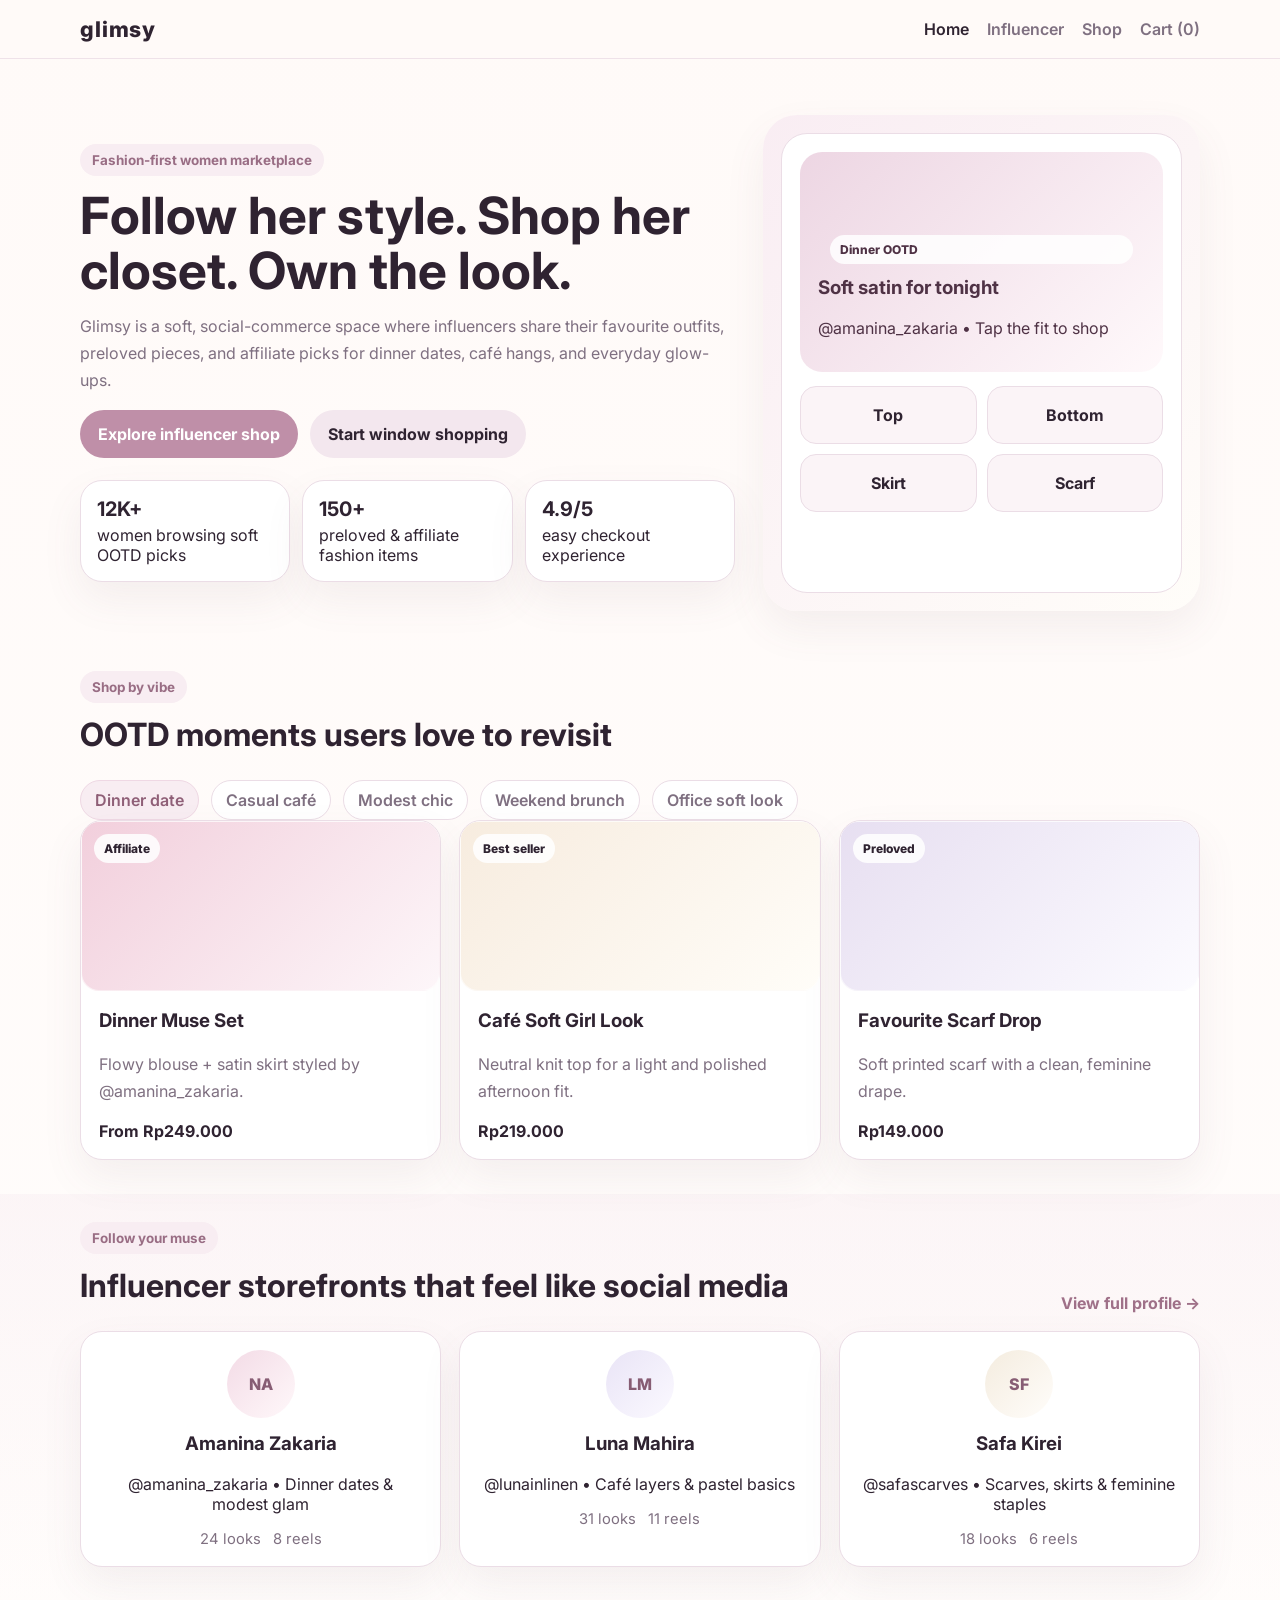
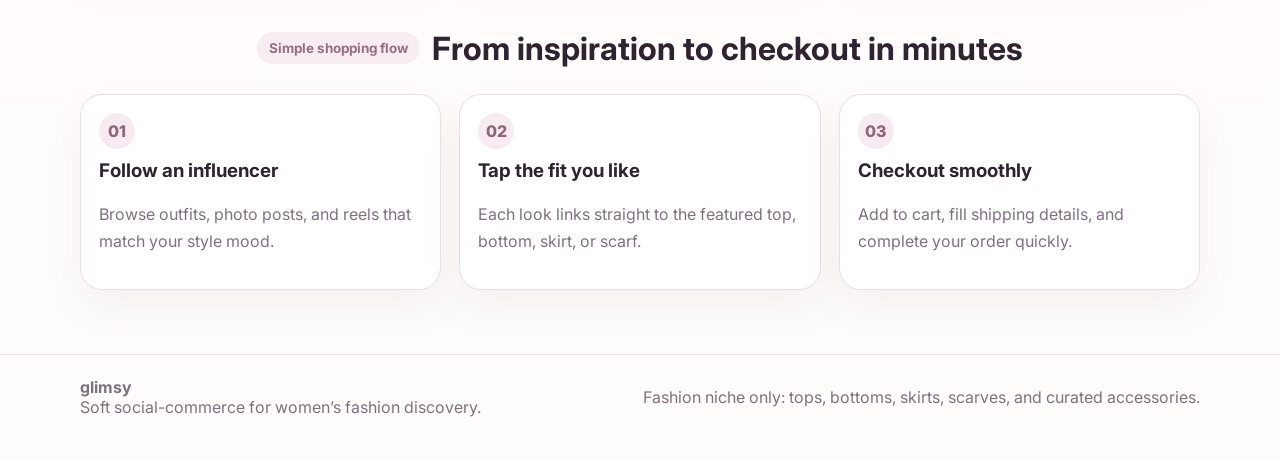
==== index.html @ c7104695 "Initial commit — Glimsy influencer fashion marketplace" ====
<!DOCTYPE html>
<html lang="en">
  <head>
    <meta charset="UTF-8" />
    <meta name="viewport" content="width=device-width, initial-scale=1.0" />
    <title>Glimsy | Influencer Fashion Marketplace</title>
    <link rel="preconnect" href="https://fonts.googleapis.com" />
    <link rel="preconnect" href="https://fonts.gstatic.com" crossorigin />
    <link
      href="https://fonts.googleapis.com/css2?family=Inter:wght@400;500;600;700;800&display=swap"
      rel="stylesheet"
    />
    <link rel="stylesheet" href="styles.css" />
  </head>
  <body data-page="home">
    <header class="site-header">
      <div class="container nav-wrap">
        <a class="brand" href="index.html">glimsy</a>
        <nav class="nav-links">
          <a href="index.html" class="active">Home</a>
          <a href="influencers.html">Influencer</a>
          <a href="shop.html">Shop</a>
          <a href="cart.html">Cart (<span data-cart-count>0</span>)</a>
        </nav>
      </div>
    </header>

    <main>
      <section class="hero-section">
        <div class="container hero-grid">
          <div>
            <span class="eyebrow">Fashion-first women marketplace</span>
            <h1>Follow her style. Shop her closet. Own the look.</h1>
            <p class="lead">
              Glimsy is a soft, social-commerce space where influencers share their
              favourite outfits, preloved pieces, and affiliate picks for dinner dates,
              café hangs, and everyday glow-ups.
            </p>
            <div class="cta-row">
              <a class="btn btn-primary" href="influencers.html">Explore influencer shop</a>
              <a class="btn btn-secondary" href="product.html?id=dinner-date-blouse">Start window shopping</a>
            </div>
            <div class="stats-row">
              <div class="stat-card">
                <strong>12K+</strong>
                <span>women browsing soft OOTD picks</span>
              </div>
              <div class="stat-card">
                <strong>150+</strong>
                <span>preloved & affiliate fashion items</span>
              </div>
              <div class="stat-card">
                <strong>4.9/5</strong>
                <span>easy checkout experience</span>
              </div>
            </div>
          </div>

          <div class="phone-mockup">
            <div class="phone-screen">
              <div class="mini-story-card blush-gradient">
                <span class="badge">Dinner OOTD</span>
                <h3>Soft satin for tonight</h3>
                <p>@amanina_zakaria • Tap the fit to shop</p>
              </div>
              <div class="mini-grid">
                <div class="mini-tile">Top</div>
                <div class="mini-tile">Bottom</div>
                <div class="mini-tile">Skirt</div>
                <div class="mini-tile">Scarf</div>
              </div>
            </div>
          </div>
        </div>
      </section>

      <section class="section-block">
        <div class="container">
          <div class="section-heading">
            <div>
              <span class="eyebrow">Shop by vibe</span>
              <h2>OOTD moments users love to revisit</h2>
            </div>
          </div>
          <div class="chip-row">
            <span class="chip active">Dinner date</span>
            <span class="chip">Casual café</span>
            <span class="chip">Modest chic</span>
            <span class="chip">Weekend brunch</span>
            <span class="chip">Office soft look</span>
          </div>

          <div class="card-grid three-col">
            <a class="feed-card" href="product.html?id=dinner-date-blouse">
              <div class="visual rose-gradient">
                <span class="badge">Affiliate</span>
              </div>
              <div class="card-copy">
                <h3>Dinner Muse Set</h3>
                <p>Flowy blouse + satin skirt styled by @amanina_zakaria.</p>
                <strong>From Rp249.000</strong>
              </div>
            </a>
            <a class="feed-card" href="product.html?id=cafe-knit-top">
              <div class="visual cream-gradient">
                <span class="badge">Best seller</span>
              </div>
              <div class="card-copy">
                <h3>Café Soft Girl Look</h3>
                <p>Neutral knit top for a light and polished afternoon fit.</p>
                <strong>Rp219.000</strong>
              </div>
            </a>
            <a class="feed-card" href="product.html?id=printed-hijab-scarf">
              <div class="visual mauve-gradient">
                <span class="badge">Preloved</span>
              </div>
              <div class="card-copy">
                <h3>Favourite Scarf Drop</h3>
                <p>Soft printed scarf with a clean, feminine drape.</p>
                <strong>Rp149.000</strong>
              </div>
            </a>
          </div>
        </div>
      </section>

      <section class="section-block tinted-section">
        <div class="container">
          <div class="section-heading">
            <div>
              <span class="eyebrow">Follow your muse</span>
              <h2>Influencer storefronts that feel like social media</h2>
            </div>
            <a class="text-link" href="influencers.html">View full profile &rarr;</a>
          </div>

          <div class="card-grid three-col">
            <article class="creator-card">
              <div class="creator-avatar">NA</div>
              <h3>Amanina Zakaria</h3>
              <p>@amanina_zakaria • Dinner dates & modest glam</p>
              <div class="meta-row"><span>24 looks</span><span>8 reels</span></div>
            </article>
            <article class="creator-card">
              <div class="creator-avatar alt">LM</div>
              <h3>Luna Mahira</h3>
              <p>@lunainlinen • Café layers & pastel basics</p>
              <div class="meta-row"><span>31 looks</span><span>11 reels</span></div>
            </article>
            <article class="creator-card">
              <div class="creator-avatar soft">SF</div>
              <h3>Safa Kirei</h3>
              <p>@safascarves • Scarves, skirts & feminine staples</p>
              <div class="meta-row"><span>18 looks</span><span>6 reels</span></div>
            </article>
          </div>
        </div>
      </section>

      <section class="section-block">
        <div class="container">
          <div class="section-heading centered">
            <span class="eyebrow">Simple shopping flow</span>
            <h2>From inspiration to checkout in minutes</h2>
          </div>
          <div class="steps-grid">
            <article class="step-card">
              <span>01</span>
              <h3>Follow an influencer</h3>
              <p>Browse outfits, photo posts, and reels that match your style mood.</p>
            </article>
            <article class="step-card">
              <span>02</span>
              <h3>Tap the fit you like</h3>
              <p>Each look links straight to the featured top, bottom, skirt, or scarf.</p>
            </article>
            <article class="step-card">
              <span>03</span>
              <h3>Checkout smoothly</h3>
              <p>Add to cart, fill shipping details, and complete your order quickly.</p>
            </article>
          </div>
        </div>
      </section>
    </main>

    <footer class="site-footer">
      <div class="container footer-wrap">
        <div>
          <strong>glimsy</strong>
          <p>Soft social-commerce for women’s fashion discovery.</p>
        </div>
        <p>Fashion niche only: tops, bottoms, skirts, scarves, and curated accessories.</p>
      </div>
    </footer>

    <script src="script.js"></script>
  </body>
</html>
---- styles.css ----
:root {
  --bg: #fffaf8;
  --card: #ffffff;
  --text: #2f2331;
  --muted: #7f7081;
  --line: #ebdde6;
  --primary: #bf8fa8;
  --primary-dark: #9f7088;
  --secondary: #f3e7ee;
  --shadow: 0 18px 40px rgba(113, 86, 104, 0.08);
  --radius: 22px;
}

* {
  box-sizing: border-box;
}

html {
  scroll-behavior: smooth;
}

body {
  margin: 0;
  font-family: "Inter", sans-serif;
  background: linear-gradient(180deg, #fffaf8 0%, #fffdfc 100%);
  color: var(--text);
}

a {
  color: inherit;
  text-decoration: none;
}

img {
  max-width: 100%;
}

.container {
  width: min(1120px, calc(100% - 32px));
  margin: 0 auto;
}

.site-header {
  position: sticky;
  top: 0;
  z-index: 20;
  backdrop-filter: blur(14px);
  background: rgba(255, 250, 248, 0.9);
  border-bottom: 1px solid rgba(235, 221, 230, 0.8);
}

/* ─── Signup Discount Bar ───────────────────────────────────────────────── */
.signup-bar {
  background: linear-gradient(90deg, #2d1b2e 0%, #4a2040 50%, #2d1b2e 100%);
  color: white;
  position: relative;
  z-index: 30;
  overflow: hidden;
}

.signup-bar::before {
  content: '';
  position: absolute;
  inset: 0;
  background: repeating-linear-gradient(
    90deg,
    rgba(255,255,255,0.03) 0px,
    rgba(255,255,255,0.03) 1px,
    transparent 1px,
    transparent 60px
  );
  pointer-events: none;
}

.signup-bar-inner {
  display: flex;
  align-items: center;
  justify-content: center;
  gap: 20px;
  padding: 12px 52px 12px 20px;
  max-width: 1100px;
  margin: 0 auto;
  flex-wrap: wrap;
  position: relative;
}

.signup-bar-text {
  display: flex;
  align-items: center;
  gap: 10px;
  font-size: 0.88rem;
  white-space: nowrap;
  flex-shrink: 0;
}

.signup-bar-tag {
  background: rgba(255,255,255,0.15);
  border: 1px solid rgba(255,255,255,0.3);
  padding: 3px 10px;
  border-radius: 999px;
  font-size: 0.72rem;
  font-weight: 700;
  letter-spacing: 0.08em;
  text-transform: uppercase;
  white-space: nowrap;
}

.signup-bar-form {
  display: flex;
  gap: 8px;
  flex-shrink: 0;
}

.signup-bar-input {
  padding: 9px 16px;
  border-radius: 999px;
  border: 1.5px solid rgba(255,255,255,0.3);
  background: rgba(255,255,255,0.1);
  color: white;
  font-size: 0.84rem;
  font-family: inherit;
  width: 210px;
  outline: none;
  transition: border-color 0.2s, background 0.2s;
}

.signup-bar-input::placeholder {
  color: rgba(255,255,255,0.5);
}

.signup-bar-input:focus {
  border-color: rgba(255,255,255,0.65);
  background: rgba(255,255,255,0.16);
}

.signup-bar-btn {
  padding: 9px 20px;
  border-radius: 999px;
  border: none;
  background: white;
  color: #2d1b2e;
  font-size: 0.84rem;
  font-weight: 800;
  cursor: pointer;
  font-family: inherit;
  white-space: nowrap;
  transition: background 0.2s, transform 0.15s;
}

.signup-bar-btn:hover {
  background: #f8edf2;
  transform: scale(1.03);
}

.signup-bar-close {
  position: absolute;
  right: 14px;
  top: 50%;
  transform: translateY(-50%);
  background: none;
  border: none;
  color: rgba(255,255,255,0.6);
  font-size: 1.4rem;
  cursor: pointer;
  line-height: 1;
  padding: 4px;
  transition: color 0.2s;
  font-family: inherit;
}

.signup-bar-close:hover {
  color: white;
}

.signup-bar-success {
  display: none;
  align-items: center;
  justify-content: center;
  gap: 16px;
  padding: 12px 52px 12px 20px;
  max-width: 1100px;
  margin: 0 auto;
  font-size: 0.9rem;
  position: relative;
}

.signup-bar-success strong {
  background: rgba(255,255,255,0.18);
  padding: 2px 10px;
  border-radius: 6px;
  letter-spacing: 0.04em;
}

.signup-bar.dismissed {
  display: none;
}

.signup-bar.show-success .signup-bar-inner {
  display: none;
}

.signup-bar.show-success .signup-bar-success {
  display: flex;
}

@media (max-width: 640px) {
  .signup-bar-text { font-size: 0.8rem; }
  .signup-bar-input { width: 150px; font-size: 0.8rem; }
  .signup-bar-btn { font-size: 0.78rem; padding: 8px 14px; }
}

.nav-wrap {
  display: flex;
  justify-content: space-between;
  align-items: center;
  padding: 16px 0;
  gap: 16px;
}

.brand {
  font-size: 1.35rem;
  font-weight: 800;
  letter-spacing: 0.04em;
  text-transform: lowercase;
}

.nav-links {
  display: flex;
  gap: 18px;
  flex-wrap: wrap;
  align-items: center;
}

.nav-links a {
  color: var(--muted);
  font-weight: 600;
}

.nav-links a.active,
.nav-links a:hover {
  color: var(--text);
}

.hero-section {
  padding: 56px 0 32px;
}

.hero-grid,
.two-column-layout,
.product-layout {
  display: grid;
  gap: 28px;
}

.hero-grid {
  grid-template-columns: 1.2fr 0.8fr;
  align-items: center;
}

h1,
h2,
h3,
p {
  margin-top: 0;
}

h1 {
  font-size: clamp(2.3rem, 4vw, 3.6rem);
  line-height: 1.08;
  margin-bottom: 14px;
}

h2 {
  font-size: clamp(1.6rem, 2.5vw, 2.2rem);
  margin-bottom: 8px;
}

.lead,
.product-copy,
.profile-bio,
.card-copy p,
.step-card p,
.reel-card p,
.subtle-note,
.thank-you-card p {
  color: var(--muted);
  line-height: 1.7;
}

.eyebrow {
  display: inline-flex;
  align-items: center;
  gap: 8px;
  padding: 8px 12px;
  border-radius: 999px;
  background: #f8edf2;
  color: #996d84;
  font-size: 0.84rem;
  font-weight: 700;
  margin-bottom: 12px;
}

.cta-row,
.stats-row,
.chip-row,
.meta-row,
.footer-wrap,
.thumb-row,
.size-row,
.tab-row {
  display: flex;
  flex-wrap: wrap;
  gap: 12px;
}

.cta-row.center {
  justify-content: center;
}

.btn {
  border: 0;
  border-radius: 999px;
  padding: 14px 18px;
  font-weight: 700;
  cursor: pointer;
  transition: 0.2s ease;
  display: inline-flex;
  align-items: center;
  justify-content: center;
}

.btn:hover {
  transform: translateY(-1px);
}

.btn-primary {
  background: var(--primary);
  color: white;
}

.btn-primary:hover {
  background: var(--primary-dark);
}

.btn-secondary {
  background: var(--secondary);
  color: var(--text);
}

.full-width {
  width: 100%;
}

.stat-card,
.feed-card,
.creator-card,
.step-card,
.panel-card,
.reel-card,
.thank-you-card,
.note-box {
  background: var(--card);
  border: 1px solid var(--line);
  border-radius: var(--radius);
  box-shadow: var(--shadow);
}

.stats-row {
  margin-top: 22px;
}

.stat-card {
  flex: 1 1 160px;
  padding: 16px;
}

.stat-card strong {
  display: block;
  font-size: 1.25rem;
  margin-bottom: 4px;
}

.phone-mockup {
  background: linear-gradient(135deg, #f9edf3, #fffdf9);
  border-radius: 34px;
  padding: 18px;
  box-shadow: var(--shadow);
}

.phone-screen {
  min-height: 460px;
  border-radius: 26px;
  background: #fff;
  padding: 18px;
  border: 1px solid var(--line);
}

.mini-story-card {
  min-height: 220px;
  border-radius: 22px;
  padding: 18px;
  display: flex;
  flex-direction: column;
  justify-content: flex-end;
  color: #4f3245;
}

.mini-grid {
  display: grid;
  grid-template-columns: repeat(2, 1fr);
  gap: 10px;
  margin-top: 14px;
}

.mini-tile {
  background: #fbf4f7;
  border-radius: 16px;
  padding: 18px 12px;
  text-align: center;
  border: 1px solid var(--line);
  font-weight: 700;
}

.section-block {
  padding: 28px 0 34px;
}

.section-block.compact {
  padding-top: 20px;
}

.section-heading {
  display: flex;
  justify-content: space-between;
  align-items: end;
  gap: 12px;
  margin-bottom: 18px;
}

.section-heading.centered {
  justify-content: center;
  text-align: center;
}

.text-link {
  color: var(--primary-dark);
  font-weight: 700;
}

.chip,
.tab,
.size-pill {
  padding: 9px 14px;
  border-radius: 999px;
  border: 1px solid var(--line);
  background: #fff;
  color: var(--muted);
  font-weight: 600;
}

.chip.active,
.tab.active,
.size-pill.active {
  background: #f8edf2;
  color: #8f5f77;
  border-color: #efd8e4;
}

.card-grid {
  display: grid;
  gap: 18px;
}

.card-grid.three-col,
.reels-grid,
.steps-grid {
  grid-template-columns: repeat(3, minmax(0, 1fr));
}

.feed-card,
.look-card {
  overflow: hidden;
}

.visual,
.product-visual,
.reel-thumb,
.thumb-card {
  border-radius: 18px;
  min-height: 170px;
  position: relative;
}

.visual,
.product-visual,
.reel-thumb,
.thumb-card {
  border: 1px solid rgba(255, 255, 255, 0.6);
}

/* Portrait 9:16 card — used for look cards, Instagram grid, video thumbs */
.portrait-card {
  aspect-ratio: 9 / 16;
  min-height: unset !important;
  display: flex;
  flex-direction: column;
  justify-content: space-between;
  padding: 12px;
  overflow: hidden;
  position: relative;
}

/* Full-bleed photo inside a portrait card */
.card-photo {
  position: absolute;
  inset: 0;
  width: 100%;
  height: 100%;
  object-fit: cover;
  object-position: center top;
  border-radius: inherit;
  display: block;
  z-index: 0;
  max-width: unset;
}

/* Soft vignette overlay so text stays readable on photos */
.visual.portrait-card::after,
.video-thumb.portrait-card::after,
.ig-card::after {
  content: '';
  position: absolute;
  inset: 0;
  background: linear-gradient(
    180deg,
    rgba(0,0,0,0.14) 0%,
    transparent 30%,
    transparent 55%,
    rgba(0,0,0,0.32) 100%
  );
  border-radius: inherit;
  pointer-events: none;
  z-index: 1;
}

/* Badges and labels always above photo + overlay */
.portrait-card .badge,
.portrait-card .look-label,
.portrait-card .play-icon,
.portrait-card .video-duration,
.ig-card .badge,
.ig-card .ig-meta,
.ig-card .ig-product-strip {
  position: relative;
  z-index: 2;
}

.look-label {
  display: inline-flex;
  align-self: flex-start;
  padding: 5px 10px;
  border-radius: 999px;
  background: rgba(255, 255, 255, 0.86);
  font-size: 0.75rem;
  font-weight: 800;
  color: var(--text);
}

/* Instagram grid — 3 portrait columns */
.ig-grid {
  display: grid;
  grid-template-columns: repeat(3, minmax(0, 1fr));
  gap: 10px;
}

.ig-card {
  aspect-ratio: 1 / 1;
  border-radius: 18px;
  display: flex;
  flex-direction: column;
  justify-content: space-between;
  padding: 10px;
  overflow: hidden;
  cursor: pointer;
  position: relative;
  transition: transform 0.2s ease, box-shadow 0.2s ease;
  text-decoration: none;
}

.ig-card:hover {
  transform: translateY(-3px);
  box-shadow: 0 22px 44px rgba(113, 86, 104, 0.14);
}

.ig-card:hover .ig-product-strip {
  opacity: 1;
  transform: translateY(0);
}

.ig-badge {
  align-self: flex-start;
}

/* Stronger gradient for the product strip readability */
.ig-card::after {
  background: linear-gradient(
    180deg,
    rgba(0,0,0,0.18) 0%,
    transparent 28%,
    transparent 42%,
    rgba(0,0,0,0.68) 100%
  ) !important;
}

.ig-product-strip {
  display: flex;
  align-items: flex-end;
  justify-content: space-between;
  gap: 8px;
  opacity: 0;
  transform: translateY(6px);
  transition: opacity 0.25s ease, transform 0.25s ease;
}

/* Always show strip on touch devices */
@media (hover: none) {
  .ig-product-strip {
    opacity: 1;
    transform: none;
  }
}

.ig-product-info {
  display: flex;
  flex-direction: column;
  gap: 2px;
  min-width: 0;
}

.ig-product-name {
  font-size: 0.8rem;
  font-weight: 700;
  color: white;
  text-shadow: 0 1px 6px rgba(0,0,0,0.5);
  white-space: nowrap;
  overflow: hidden;
  text-overflow: ellipsis;
  max-width: 120px;
  display: block;
}

.ig-product-price {
  font-size: 0.76rem;
  font-weight: 800;
  color: rgba(255,255,255,0.92);
  text-shadow: 0 1px 4px rgba(0,0,0,0.4);
}

.ig-shop-pill {
  flex-shrink: 0;
  background: white;
  color: var(--text);
  font-size: 0.7rem;
  font-weight: 800;
  padding: 5px 11px;
  border-radius: 999px;
  white-space: nowrap;
  box-shadow: 0 2px 8px rgba(0,0,0,0.18);
}

/* Look tabs — tab content visibility */
.tab-content-hidden {
  display: none !important;
}

/* Videos grid */
.videos-grid {
  display: grid;
  grid-template-columns: repeat(3, minmax(0, 1fr));
  gap: 18px;
}

.video-card {
  background: var(--card);
  border: 1px solid var(--line);
  border-radius: var(--radius);
  overflow: hidden;
  box-shadow: var(--shadow);
}

/* video-thumb is now an <a> tag — keep it block + no underline */
.video-thumb {
  display: flex;
  text-decoration: none;
  position: relative;
}

.video-duration {
  position: absolute;
  bottom: 12px;
  right: 12px;
  background: rgba(47, 35, 49, 0.7);
  color: white;
  font-size: 0.76rem;
  font-weight: 700;
  padding: 4px 9px;
  border-radius: 999px;
}

.card-copy,
.creator-card,
.step-card,
.panel-card,
.thank-you-card,
.reel-card {
  padding: 18px;
}

.badge {
  display: inline-flex;
  padding: 7px 10px;
  border-radius: 999px;
  background: rgba(255, 255, 255, 0.86);
  font-size: 0.75rem;
  font-weight: 800;
  margin: 12px;
}

.creator-card {
  text-align: center;
}

.creator-avatar {
  width: 68px;
  height: 68px;
  border-radius: 50%;
  margin: 0 auto 14px;
  display: grid;
  place-items: center;
  font-weight: 800;
  background: linear-gradient(135deg, #f3dbe6, #fff8fa);
  color: #875d74;
}

.creator-avatar.alt {
  background: linear-gradient(135deg, #e9e4f6, #fbf9ff);
}

.creator-avatar.soft {
  background: linear-gradient(135deg, #f4ecdf, #fffdfa);
}

.meta-row {
  justify-content: center;
  color: var(--muted);
  font-size: 0.92rem;
}

.tinted-section {
  background: linear-gradient(180deg, rgba(248, 237, 242, 0.45), rgba(255, 250, 248, 0));
}

.steps-grid {
  display: grid;
  gap: 18px;
}

.step-card span {
  display: inline-grid;
  width: 36px;
  height: 36px;
  place-items: center;
  border-radius: 50%;
  background: #f7ebf1;
  color: #91657c;
  font-weight: 800;
  margin-bottom: 10px;
}

.site-footer {
  border-top: 1px solid var(--line);
  margin-top: 30px;
}

.footer-wrap {
  justify-content: space-between;
  align-items: center;
  padding: 22px 0 28px;
  color: var(--muted);
}

.page-shell {
  padding: 28px 0 18px;
}

/* ─── Hero Banner Slider ───────────────────────────────────────────────── */
.hero-slider {
  position: relative;
  height: 440px;
  overflow: hidden;
  cursor: pointer;
  background: linear-gradient(135deg, #f8dfe9, #faf6ef);
}

.hero-slides {
  display: flex;
  height: 100%;
  transition: transform 0.6s cubic-bezier(0.4, 0, 0.2, 1);
  will-change: transform;
}

.hero-slide {
  min-width: 100%;
  height: 100%;
  position: relative;
  text-decoration: none;
  display: block;
  overflow: hidden;
}

.hero-slide-img {
  position: absolute;
  inset: 0;
  width: 100%;
  height: 100%;
  object-fit: cover;
  object-position: center 35%;
  max-width: unset;
  display: block;
  transition: transform 0.6s ease;
}

.hero-slide:hover .hero-slide-img {
  transform: scale(1.03);
}

.hero-slide-overlay {
  position: absolute;
  inset: 0;
  background: linear-gradient(
    to bottom,
    rgba(0,0,0,0.04) 0%,
    rgba(0,0,0,0.08) 35%,
    rgba(0,0,0,0.52) 80%,
    rgba(0,0,0,0.64) 100%
  );
}

.hero-slide-content {
  position: absolute;
  bottom: 0;
  left: 0;
  right: 0;
  padding: 32px 36px;
  z-index: 2;
}

.hero-slide-tag {
  display: inline-flex;
  background: rgba(255,255,255,0.2);
  backdrop-filter: blur(10px);
  border: 1px solid rgba(255,255,255,0.4);
  color: white;
  font-size: 0.75rem;
  font-weight: 700;
  padding: 5px 14px;
  border-radius: 999px;
  letter-spacing: 0.1em;
  text-transform: uppercase;
  margin-bottom: 11px;
}

.hero-slide-title {
  font-size: clamp(1.6rem, 3.5vw, 2.5rem);
  font-weight: 800;
  color: white;
  margin: 0 0 7px;
  text-shadow: 0 2px 14px rgba(0,0,0,0.3);
  line-height: 1.15;
}

.hero-slide-sub {
  font-size: 0.96rem;
  color: rgba(255,255,255,0.88);
  margin: 0 0 20px;
  text-shadow: 0 1px 6px rgba(0,0,0,0.25);
}

.hero-slide-btn {
  display: inline-flex;
  align-items: center;
  gap: 6px;
  background: white;
  color: var(--text);
  font-size: 0.88rem;
  font-weight: 700;
  padding: 11px 24px;
  border-radius: 999px;
  transition: background 0.2s, transform 0.2s;
  box-shadow: 0 4px 16px rgba(0,0,0,0.18);
}

.hero-slide:hover .hero-slide-btn {
  background: #f8edf2;
  transform: translateX(3px);
}

.hero-prev,
.hero-next {
  position: absolute;
  top: 50%;
  transform: translateY(-50%);
  width: 44px;
  height: 44px;
  border-radius: 50%;
  background: rgba(255,255,255,0.18);
  backdrop-filter: blur(10px);
  border: 1.5px solid rgba(255,255,255,0.45);
  color: white;
  font-size: 1.8rem;
  cursor: pointer;
  display: grid;
  place-items: center;
  z-index: 10;
  transition: background 0.2s, transform 0.2s;
  line-height: 1;
  padding: 0;
}

.hero-prev { left: 18px; }
.hero-next { right: 18px; }

.hero-prev:hover,
.hero-next:hover {
  background: rgba(255,255,255,0.35);
  border-color: white;
}

.hero-prev:hover { transform: translateY(-50%) translateX(-2px); }
.hero-next:hover { transform: translateY(-50%) translateX(2px); }

.hero-dots {
  position: absolute;
  bottom: 20px;
  right: 30px;
  display: flex;
  gap: 7px;
  z-index: 10;
}

.hero-dot {
  width: 8px;
  height: 8px;
  border-radius: 50%;
  border: 1.5px solid rgba(255,255,255,0.65);
  background: rgba(255,255,255,0.28);
  cursor: pointer;
  padding: 0;
  transition: background 0.25s, transform 0.25s, width 0.25s;
}

.hero-dot.active {
  background: white;
  width: 22px;
  border-radius: 999px;
  border-color: white;
}

.profile-hero {
  overflow: hidden;
  border-radius: 28px;
  background: #fff;
  border: 1px solid var(--line);
  box-shadow: var(--shadow);
}

.profile-box {
  display: grid;
  grid-template-columns: auto 1fr;
  gap: 22px;
  padding: 24px;
  align-items: center;
}

.profile-avatar-large {
  width: 120px;
  height: 120px;
  margin: 0;
  border: 4px solid #fff;
  overflow: hidden;
  border-radius: 50%;
  flex-shrink: 0;
  align-self: center;
  box-shadow: 0 4px 18px rgba(0,0,0,0.12);
}

.profile-avatar-large img {
  width: 100%;
  height: 100%;
  object-fit: cover;
  object-position: center center;
  border-radius: 50%;
  display: block;
}

.title-row {
  display: flex;
  justify-content: space-between;
  gap: 16px;
  align-items: start;
}

.profile-stats {
  display: flex;
  gap: 16px;
  flex-wrap: wrap;
  color: var(--muted);
  margin: 8px 0;
}

.reels-grid {
  display: grid;
  gap: 18px;
}

.reel-thumb {
  min-height: 230px;
  display: grid;
  place-items: center;
}

.play-icon {
  width: 56px;
  height: 56px;
  border-radius: 50%;
  display: grid;
  place-items: center;
  background: rgba(255, 255, 255, 0.88);
  font-weight: 800;
  color: #835f72;
}

.product-layout {
  grid-template-columns: 1.1fr 0.9fr;
  align-items: start;
}

.product-visual {
  min-height: 420px;
}

.thumb-row {
  margin-top: 12px;
}

.thumb-card {
  flex: 1;
  min-height: 86px;
}

.product-details {
  background: #fff;
  border: 1px solid var(--line);
  border-radius: 28px;
  padding: 22px;
  box-shadow: var(--shadow);
}

.price-tag {
  font-size: 1.4rem;
  font-weight: 800;
  margin-bottom: 12px;
}

.meta-list {
  display: grid;
  gap: 10px;
  color: var(--muted);
  margin: 18px 0;
}

.cta-column {
  display: grid;
  gap: 10px;
  margin: 18px 0;
}

.two-column-layout {
  grid-template-columns: 1fr 360px;
  align-items: start;
}

.cart-items,
.checkout-summary {
  display: grid;
  gap: 12px;
}

.cart-item,
.summary-item {
  display: flex;
  justify-content: space-between;
  gap: 16px;
  padding: 14px;
  border-radius: 16px;
  background: #fcf7f9;
  border: 1px solid #f0e1e8;
}

.summary-card h2 {
  margin-bottom: 16px;
}

.summary-row {
  display: flex;
  justify-content: space-between;
  padding: 10px 0;
  border-bottom: 1px dashed var(--line);
}

.summary-row.total {
  font-size: 1.08rem;
  border-bottom: 0;
  padding-bottom: 0;
}

.checkout-form {
  display: grid;
  gap: 16px;
}

.form-grid {
  display: grid;
  grid-template-columns: repeat(2, minmax(0, 1fr));
  gap: 14px;
}

label {
  display: grid;
  gap: 8px;
  font-weight: 600;
}

input,
textarea,
select {
  width: 100%;
  border-radius: 14px;
  border: 1px solid var(--line);
  padding: 13px 14px;
  font: inherit;
  background: #fff;
}

.thank-you-card {
  max-width: 720px;
  margin: 20px auto;
  text-align: center;
}

.success-badge {
  width: 62px;
  height: 62px;
  border-radius: 50%;
  margin: 0 auto 12px;
  display: grid;
  place-items: center;
  background: #f3e8ee;
  color: #8e6278;
  font-size: 1.4rem;
  font-weight: 800;
}

.order-box {
  display: grid;
  grid-template-columns: repeat(2, minmax(0, 1fr));
  gap: 12px;
  margin: 18px 0 22px;
}

.order-box > div {
  background: #fcf6f9;
  border: 1px solid var(--line);
  border-radius: 16px;
  padding: 14px;
}

.narrow-wrap {
  width: min(860px, calc(100% - 32px));
  margin: 0 auto;
}

.empty-state {
  padding: 20px;
  text-align: center;
  color: var(--muted);
  border: 1px dashed var(--line);
  border-radius: 18px;
}

.rose-gradient {
  background: linear-gradient(135deg, #f2cfdc, #fdf6f9);
}

.blush-gradient {
  background: linear-gradient(135deg, #edd6e3, #fff9fb);
}

.cream-gradient {
  background: linear-gradient(135deg, #f7ecdf, #fffdf8);
}

.mauve-gradient {
  background: linear-gradient(135deg, #e7dff1, #fcfbff);
}

.sage-gradient {
  background: linear-gradient(135deg, #e2ebdf, #fbfefb);
}

.sand-gradient {
  background: linear-gradient(135deg, #f2e7de, #fffdf9);
}

/* ─── Promo Banner ──────────────────────────────────────────────────────── */
.promo-banner-wrap {
  margin-bottom: 0;
}

.promo-banner {
  border-radius: var(--radius);
  background: linear-gradient(135deg, #c46e98, #bf8fa8 45%, #8fa0c4);
  padding: 22px 28px;
  position: relative;
  overflow: hidden;
  box-shadow: 0 8px 28px rgba(191, 143, 168, 0.35);
}

.promo-banner::before {
  content: '';
  position: absolute;
  top: 0;
  left: -100%;
  width: 60%;
  height: 100%;
  background: linear-gradient(90deg, transparent, rgba(255,255,255,0.18), transparent);
  animation: promo-shimmer 3.5s ease-in-out infinite;
  pointer-events: none;
}

@keyframes promo-shimmer {
  0%   { left: -100%; }
  100% { left: 200%; }
}

.promo-display {
  display: flex;
  align-items: center;
  gap: 16px;
}

.promo-left {
  display: flex;
  align-items: center;
  gap: 14px;
  flex: 1;
  min-width: 0;
}

.promo-icon {
  font-size: 2rem;
  flex-shrink: 0;
  line-height: 1;
}

.promo-main {
  font-size: 1.15rem;
  font-weight: 800;
  color: white;
  margin: 0 0 3px;
  letter-spacing: 0.03em;
  text-shadow: 0 1px 4px rgba(0,0,0,0.2);
  white-space: nowrap;
}

.promo-sub {
  font-size: 0.86rem;
  color: rgba(255,255,255,0.88);
  margin: 0;
  text-shadow: 0 1px 3px rgba(0,0,0,0.15);
}

.promo-cta-btn {
  background: rgba(255,255,255,0.22);
  border: 1.5px solid rgba(255,255,255,0.7);
  color: white;
  font-weight: 700;
  font-size: 0.86rem;
  padding: 9px 20px;
  border-radius: 999px;
  cursor: pointer;
  white-space: nowrap;
  transition: background 0.2s, transform 0.15s;
  backdrop-filter: blur(4px);
  flex-shrink: 0;
}

.promo-cta-btn:hover {
  background: rgba(255,255,255,0.34);
  transform: scale(1.03);
}

.promo-edit-btn {
  background: none;
  border: none;
  color: rgba(255,255,255,0.72);
  font-size: 1rem;
  cursor: pointer;
  padding: 7px 9px;
  border-radius: 10px;
  transition: color 0.2s, background 0.2s;
  flex-shrink: 0;
}

.promo-edit-btn:hover {
  color: white;
  background: rgba(255,255,255,0.18);
}

.promo-editor {
  display: none;
  margin-top: 18px;
  background: rgba(255,255,255,0.14);
  border-radius: 16px;
  padding: 18px;
  backdrop-filter: blur(8px);
  gap: 14px;
  flex-direction: column;
}

.promo-editor.open {
  display: flex;
}

.promo-type-row {
  display: flex;
  gap: 10px;
}

.promo-type-btn {
  flex: 1;
  padding: 9px 14px;
  border-radius: 999px;
  border: 1.5px solid rgba(255,255,255,0.5);
  background: transparent;
  color: rgba(255,255,255,0.82);
  font-weight: 600;
  font-size: 0.85rem;
  cursor: pointer;
  transition: all 0.2s;
}

.promo-type-btn.active {
  background: rgba(255,255,255,0.28);
  border-color: white;
  color: white;
}

.promo-inputs {
  display: flex;
  flex-direction: column;
  gap: 10px;
}

.promo-input {
  width: 100%;
  padding: 10px 16px;
  border-radius: 12px;
  border: 1.5px solid rgba(255,255,255,0.45);
  background: rgba(255,255,255,0.18);
  color: white;
  font-size: 0.9rem;
  font-weight: 500;
  outline: none;
  box-sizing: border-box;
  transition: border-color 0.2s, background 0.2s;
  font-family: inherit;
}

.promo-input::placeholder {
  color: rgba(255,255,255,0.55);
}

.promo-input:focus {
  border-color: white;
  background: rgba(255,255,255,0.26);
}

.promo-editor-btns {
  display: flex;
  gap: 10px;
}

.promo-save-btn {
  background: rgba(255,255,255,0.9);
  color: #8a4a70;
  border: none;
  border-radius: 999px;
  padding: 9px 22px;
  font-weight: 700;
  font-size: 0.88rem;
  cursor: pointer;
  transition: background 0.2s;
  font-family: inherit;
}

.promo-save-btn:hover {
  background: white;
}

.promo-cancel-btn {
  background: transparent;
  color: rgba(255,255,255,0.82);
  border: 1.5px solid rgba(255,255,255,0.45);
  border-radius: 999px;
  padding: 9px 22px;
  font-weight: 600;
  font-size: 0.88rem;
  cursor: pointer;
  transition: all 0.2s;
  font-family: inherit;
}

.promo-cancel-btn:hover {
  border-color: white;
  color: white;
}

/* ─── Shop Page ───────────────────────────────────────────────── */
.shop-page-header {
  padding: 40px 0 0;
  margin-bottom: 28px;
}

.shop-page-header h1 {
  font-size: 2rem;
  font-weight: 800;
  margin: 0 0 4px;
}

.shop-page-header p {
  color: #9a7a8a;
  font-size: 0.95rem;
  margin: 0;
}

.shop-page-header a {
  color: var(--primary);
  text-decoration: none;
  font-weight: 600;
}

.shop-toolbar {
  display: flex;
  align-items: center;
  justify-content: space-between;
  gap: 12px;
  flex-wrap: wrap;
  margin-bottom: 16px;
}

.cat-filters {
  display: flex;
  gap: 8px;
  flex-wrap: wrap;
}

.cat-pill {
  padding: 9px 20px;
  border-radius: 999px;
  border: 1.5px solid var(--line);
  background: white;
  color: var(--text);
  font-size: 0.875rem;
  font-weight: 600;
  cursor: pointer;
  transition: all 0.2s;
  font-family: inherit;
}

.cat-pill.active,
.cat-pill:hover {
  background: var(--primary);
  border-color: var(--primary);
  color: white;
}

.shop-sort select {
  padding: 9px 14px;
  border-radius: 10px;
  border: 1.5px solid var(--line);
  background: white;
  font-size: 0.875rem;
  color: var(--text);
  font-family: inherit;
  cursor: pointer;
  outline: none;
  transition: border-color 0.2s;
}

.shop-sort select:focus {
  border-color: var(--primary);
}

.shop-count {
  font-size: 0.84rem;
  color: #9a7a8a;
  margin: 0 0 20px;
}

.shop-grid {
  display: grid;
  grid-template-columns: repeat(4, 1fr);
  gap: 22px;
  margin-bottom: 64px;
}

.shop-card {
  display: block;
  text-decoration: none;
  color: var(--text);
  border-radius: 18px;
  overflow: hidden;
  background: white;
  border: 1px solid var(--line);
  box-shadow: var(--shadow);
  transition: transform 0.22s, box-shadow 0.22s;
}

.shop-card:hover {
  transform: translateY(-5px);
  box-shadow: 0 12px 36px rgba(191, 143, 168, 0.2);
}

.shop-card-img-wrap {
  position: relative;
  aspect-ratio: 3 / 4;
  overflow: hidden;
  background: linear-gradient(135deg, #f8dfe9, #faf6ef);
}

.shop-card-img {
  width: 100%;
  height: 100%;
  object-fit: cover;
  object-position: center top;
  display: block;
  transition: transform 0.38s ease;
}

.shop-card:hover .shop-card-img {
  transform: scale(1.07);
}

.shop-disc-badge {
  position: absolute;
  top: 10px;
  left: 10px;
  background: #e53935;
  color: white;
  font-size: 0.72rem;
  font-weight: 800;
  padding: 4px 10px;
  border-radius: 999px;
  letter-spacing: 0.05em;
  z-index: 2;
  pointer-events: none;
}

.shop-type-badge {
  position: absolute;
  top: 10px;
  right: 10px;
  background: rgba(255, 255, 255, 0.9);
  backdrop-filter: blur(6px);
  color: var(--text);
  font-size: 0.7rem;
  font-weight: 700;
  padding: 4px 10px;
  border-radius: 999px;
  z-index: 2;
  pointer-events: none;
}

.shop-card-info {
  padding: 14px 16px 18px;
}

.shop-card-cat {
  font-size: 0.74rem;
  font-weight: 700;
  color: var(--primary);
  text-transform: uppercase;
  letter-spacing: 0.08em;
  margin: 0 0 5px;
}

.shop-card-name {
  font-size: 0.96rem;
  font-weight: 700;
  margin: 0 0 8px;
  line-height: 1.3;
  color: var(--text);
}

.shop-card-stars {
  display: flex;
  align-items: center;
  gap: 4px;
  margin-bottom: 10px;
}

.shop-star {
  font-size: 0.82rem;
  color: #d9d9d9;
}

.shop-star.filled {
  color: #f59e0b;
}

.stars-count {
  font-size: 0.78rem;
  color: #9a7a8a;
}

.shop-card-price {
  display: flex;
  align-items: center;
  gap: 8px;
  flex-wrap: wrap;
}

.price-now {
  font-size: 1rem;
  font-weight: 800;
  color: var(--text);
}

.price-old {
  font-size: 0.83rem;
  color: #b0929e;
  text-decoration: line-through;
}

/* ─── Product Reviews ─────────────────────────────────────────────────────── */
.reviews-layout {
  display: grid;
  grid-template-columns: 280px 1fr;
  gap: 40px;
  align-items: start;
  margin-top: 8px;
}

/* Summary panel */
.reviews-summary {
  background: white;
  border: 1px solid var(--line);
  border-radius: 20px;
  padding: 28px 24px;
  box-shadow: var(--shadow);
  position: sticky;
  top: 24px;
}

.rev-avg-score {
  font-size: 3.8rem;
  font-weight: 800;
  line-height: 1;
  color: var(--text);
  margin-bottom: 6px;
}

.rev-avg-stars {
  display: flex;
  gap: 4px;
  margin-bottom: 6px;
}

.rev-star {
  font-size: 1.2rem;
  color: #d9d9d9;
}

.rev-star.filled {
  color: #f59e0b;
}

.rev-avg-label {
  font-size: 0.82rem;
  color: #9a7a8a;
  margin-bottom: 22px;
}

.rev-bar-row {
  display: flex;
  align-items: center;
  gap: 10px;
  margin-bottom: 9px;
}

.rev-bar-label {
  font-size: 0.78rem;
  color: var(--text);
  font-weight: 600;
  min-width: 22px;
  display: flex;
  align-items: center;
  gap: 3px;
}

.rev-bar-label .s-icon { color: #f59e0b; font-size: 0.7rem; }

.rev-bar-track {
  flex: 1;
  height: 7px;
  background: #f3e9ef;
  border-radius: 999px;
  overflow: hidden;
}

.rev-bar-fill {
  height: 100%;
  background: linear-gradient(90deg, #f59e0b, #fbbf24);
  border-radius: 999px;
  transition: width 0.5s ease;
}

.rev-bar-count {
  font-size: 0.74rem;
  color: #9a7a8a;
  min-width: 20px;
  text-align: right;
}

/* Review cards */
.reviews-list {
  display: flex;
  flex-direction: column;
  gap: 16px;
}

.review-card {
  background: white;
  border: 1px solid var(--line);
  border-radius: 18px;
  padding: 22px 24px;
  box-shadow: var(--shadow);
}

.review-card-top {
  display: flex;
  align-items: flex-start;
  gap: 14px;
  margin-bottom: 12px;
}

.review-avatar {
  width: 44px;
  height: 44px;
  border-radius: 50%;
  background: linear-gradient(135deg, var(--primary), #dba5c0);
  color: white;
  font-size: 1rem;
  font-weight: 800;
  display: grid;
  place-items: center;
  flex-shrink: 0;
}

.review-meta {
  flex: 1;
  min-width: 0;
}

.review-meta-top {
  display: flex;
  align-items: center;
  justify-content: space-between;
  gap: 10px;
  flex-wrap: wrap;
}

.review-author {
  font-size: 0.92rem;
  font-weight: 700;
  color: var(--text);
}

.review-date {
  font-size: 0.78rem;
  color: #9a7a8a;
}

.review-stars {
  display: flex;
  gap: 2px;
  margin-top: 5px;
}

.r-star {
  font-size: 0.82rem;
  color: #d9d9d9;
}

.r-star.filled {
  color: #f59e0b;
}

.review-verified {
  display: inline-flex;
  align-items: center;
  gap: 4px;
  font-size: 0.72rem;
  color: #16a34a;
  font-weight: 600;
  background: #f0fdf4;
  border: 1px solid #bbf7d0;
  padding: 2px 9px;
  border-radius: 999px;
  margin-top: 6px;
}

.review-body {
  font-size: 0.9rem;
  color: #5a3f50;
  line-height: 1.65;
  margin: 0;
}

/* ─── Influencers Listing Page ──────────────────────────────────────────── */
.inf-list-header {
  padding: 40px 0 0;
  margin-bottom: 28px;
}

.inf-list-header h1 {
  font-size: 2rem;
  font-weight: 800;
  margin: 0 0 5px;
}

.inf-list-header p {
  color: #9a7a8a;
  font-size: 0.96rem;
  margin: 0;
}

.inf-list-toolbar {
  margin-bottom: 16px;
}

.inf-grid {
  display: grid;
  grid-template-columns: repeat(3, 1fr);
  gap: 24px;
  margin-bottom: 64px;
}

/* Influencer card */
.inf-card {
  background: white;
  border: 1px solid var(--line);
  border-radius: 22px;
  overflow: hidden;
  box-shadow: var(--shadow);
  transition: transform 0.22s, box-shadow 0.22s;
  display: flex;
  flex-direction: column;
}

.inf-card:hover {
  transform: translateY(-5px);
  box-shadow: 0 14px 40px rgba(191, 143, 168, 0.18);
}

.inf-card-banner {
  position: relative;
  height: 130px;
  overflow: hidden;
  background: linear-gradient(135deg, #f8dfe9, #faf6ef);
  flex-shrink: 0;
}

.inf-card-banner-img {
  width: 100%;
  height: 100%;
  object-fit: cover;
  object-position: center 35%;
  display: block;
  transition: transform 0.38s ease;
}

.inf-card:hover .inf-card-banner-img {
  transform: scale(1.06);
}

.inf-card-avatar-wrap {
  position: absolute;
  bottom: -28px;
  left: 20px;
  z-index: 2;
}

.inf-card-avatar {
  width: 60px;
  height: 60px;
  border-radius: 50%;
  border: 3px solid white;
  object-fit: cover;
  object-position: center top;
  background: linear-gradient(135deg, var(--primary), #dba5c0);
  display: block;
  box-shadow: 0 4px 12px rgba(0,0,0,0.12);
}

.inf-card-avatar-placeholder {
  width: 60px;
  height: 60px;
  border-radius: 50%;
  border: 3px solid white;
  background: linear-gradient(135deg, var(--primary), #dba5c0);
  color: white;
  font-size: 1.2rem;
  font-weight: 800;
  display: grid;
  place-items: center;
  box-shadow: 0 4px 12px rgba(0,0,0,0.12);
}

.inf-card-body {
  padding: 38px 20px 16px;
  flex: 1;
  display: flex;
  flex-direction: column;
  gap: 0;
}

.inf-card-top-row {
  display: flex;
  align-items: flex-start;
  justify-content: space-between;
  gap: 8px;
  margin-bottom: 6px;
}

.inf-card-name {
  font-size: 1rem;
  font-weight: 800;
  color: var(--text);
  margin: 0;
  line-height: 1.2;
}

.inf-card-handle {
  font-size: 0.78rem;
  color: var(--primary);
  font-weight: 600;
  margin: 2px 0 0;
}

.inf-follow-btn {
  flex-shrink: 0;
  padding: 7px 16px;
  border-radius: 999px;
  border: 1.5px solid var(--primary);
  background: transparent;
  color: var(--primary);
  font-size: 0.78rem;
  font-weight: 700;
  cursor: pointer;
  font-family: inherit;
  transition: all 0.2s;
  white-space: nowrap;
}

.inf-follow-btn.following {
  background: var(--primary);
  color: white;
}

.inf-follow-btn:hover {
  background: var(--primary);
  color: white;
}

.inf-card-stats {
  font-size: 0.78rem;
  color: #9a7a8a;
  margin: 0 0 10px;
  display: flex;
  gap: 10px;
  flex-wrap: wrap;
}

.inf-card-stats strong {
  color: var(--text);
}

.inf-card-niche {
  font-size: 0.82rem;
  color: #7a5a6a;
  margin: 0 0 14px;
  line-height: 1.4;
}

/* 3 top product squares */
.inf-card-products {
  display: grid;
  grid-template-columns: repeat(3, 1fr);
  gap: 5px;
  border-radius: 12px;
  overflow: hidden;
  margin-bottom: 14px;
}

.inf-card-product-img {
  aspect-ratio: 1 / 1;
  object-fit: cover;
  width: 100%;
  display: block;
  transition: transform 0.3s;
}

.inf-card:hover .inf-card-product-img {
  transform: scale(1.06);
}

.inf-card-product-placeholder {
  aspect-ratio: 1 / 1;
  width: 100%;
  display: block;
}

.inf-view-btn {
  display: block;
  text-align: center;
  padding: 10px;
  border-radius: 12px;
  background: #fdf5f8;
  border: 1.5px solid var(--line);
  color: var(--text);
  font-size: 0.84rem;
  font-weight: 700;
  text-decoration: none;
  transition: background 0.2s, border-color 0.2s;
  margin-top: auto;
}

.inf-view-btn:hover {
  background: var(--primary);
  border-color: var(--primary);
  color: white;
}

/* ─── Brand Collaboration Strip ─────────────────────────────────────────── */
.brand-strip-wrap {
  position: relative;
  display: flex;
  align-items: center;
  gap: 0;
}

.brand-strip {
  display: flex;
  gap: 14px;
  overflow-x: auto;
  scroll-behavior: smooth;
  scrollbar-width: none;
  -ms-overflow-style: none;
  padding: 4px 2px 12px;
  flex: 1;
}

.brand-strip::-webkit-scrollbar {
  display: none;
}

.brand-tile {
  position: relative;
  flex-shrink: 0;
  width: calc((100% - 14px * 4) / 5.4);
  min-width: 160px;
  max-width: 220px;
  aspect-ratio: 1 / 1;
  border-radius: 18px;
  overflow: hidden;
  cursor: pointer;
  box-shadow: 0 4px 18px rgba(0,0,0,0.09);
  transition: transform 0.28s ease, box-shadow 0.28s ease;
}

.brand-tile:hover {
  transform: scale(1.04);
  box-shadow: 0 10px 32px rgba(191, 143, 168, 0.25);
}

.brand-tile-img {
  width: 100%;
  height: 100%;
  object-fit: cover;
  object-position: center top;
  display: block;
  transition: transform 0.4s ease;
}

.brand-tile:hover .brand-tile-img {
  transform: scale(1.08);
}

.brand-tile-overlay {
  position: absolute;
  inset: 0;
  background: linear-gradient(
    to bottom,
    rgba(0,0,0,0.0) 30%,
    rgba(0,0,0,0.62) 100%
  );
  display: flex;
  flex-direction: column;
  align-items: center;
  justify-content: flex-end;
  padding: 14px;
  gap: 4px;
}

.brand-tile-logo {
  width: 38px;
  height: 38px;
  border-radius: 50%;
  background: rgba(255, 255, 255, 0.22);
  backdrop-filter: blur(10px);
  border: 1.5px solid rgba(255, 255, 255, 0.55);
  color: white;
  font-size: 1.1rem;
  font-weight: 900;
  display: grid;
  place-items: center;
  letter-spacing: -0.01em;
  margin-bottom: 2px;
}

.brand-tile-name {
  font-size: 0.82rem;
  font-weight: 700;
  color: white;
  text-shadow: 0 1px 6px rgba(0,0,0,0.4);
  letter-spacing: 0.04em;
  text-align: center;
  white-space: nowrap;
}

.brand-arrow {
  width: 40px;
  height: 40px;
  border-radius: 50%;
  border: 1.5px solid var(--line);
  background: white;
  color: var(--text);
  font-size: 1.6rem;
  cursor: pointer;
  display: grid;
  place-items: center;
  flex-shrink: 0;
  transition: background 0.2s, border-color 0.2s, transform 0.2s;
  box-shadow: 0 2px 10px rgba(0,0,0,0.08);
  line-height: 1;
  padding: 0;
  z-index: 2;
}

.brand-arrow:hover {
  background: var(--primary);
  border-color: var(--primary);
  color: white;
}

.brand-arrow-prev { margin-right: 10px; }
.brand-arrow-next { margin-left: 10px; }

@media (max-width: 900px) {
  .hero-grid,
  .product-layout,
  .two-column-layout,
  .card-grid.three-col,
  .reels-grid,
  .steps-grid,
  .videos-grid {
    grid-template-columns: 1fr;
  }

  .ig-grid {
    grid-template-columns: repeat(3, minmax(0, 1fr));
  }

  .profile-box,
  .title-row,
  .form-grid,
  .order-box {
    grid-template-columns: 1fr;
    display: grid;
  }

  .hero-slider {
    height: 300px;
  }

  .hero-slide-content {
    padding: 24px 24px;
  }

  .shop-grid {
    grid-template-columns: repeat(3, 1fr);
    gap: 16px;
  }

  .inf-grid {
    grid-template-columns: repeat(2, 1fr);
    gap: 18px;
  }

  .reviews-layout {
    grid-template-columns: 1fr;
  }

  .reviews-summary {
    position: static;
  }

  .profile-avatar-large {
    width: 90px;
    height: 90px;
  }

  .footer-wrap {
    align-items: start;
  }
}

@media (max-width: 640px) {
  .nav-wrap,
  .section-heading,
  .footer-wrap {
    flex-direction: column;
    align-items: start;
  }

  .nav-links {
    gap: 12px;
  }

  .hero-section {
    padding-top: 28px;
  }

  .product-details,
  .panel-card,
  .thank-you-card {
    padding: 16px;
  }

  .ig-grid {
    grid-template-columns: repeat(3, minmax(0, 1fr));
    gap: 6px;
  }

  .videos-grid,
  .card-grid.three-col {
    grid-template-columns: repeat(2, minmax(0, 1fr));
  }

  .hero-slider {
    height: 240px;
  }

  .hero-slide-title {
    font-size: 1.4rem;
  }

  .hero-prev,
  .hero-next {
    width: 34px;
    height: 34px;
    font-size: 1.4rem;
  }

  .hero-prev { left: 10px; }
  .hero-next { right: 10px; }

  .shop-grid {
    grid-template-columns: repeat(2, 1fr);
    gap: 12px;
  }

  .inf-grid {
    grid-template-columns: 1fr;
  }

  .shop-card-name {
    font-size: 0.88rem;
  }

  .price-now {
    font-size: 0.92rem;
  }
}
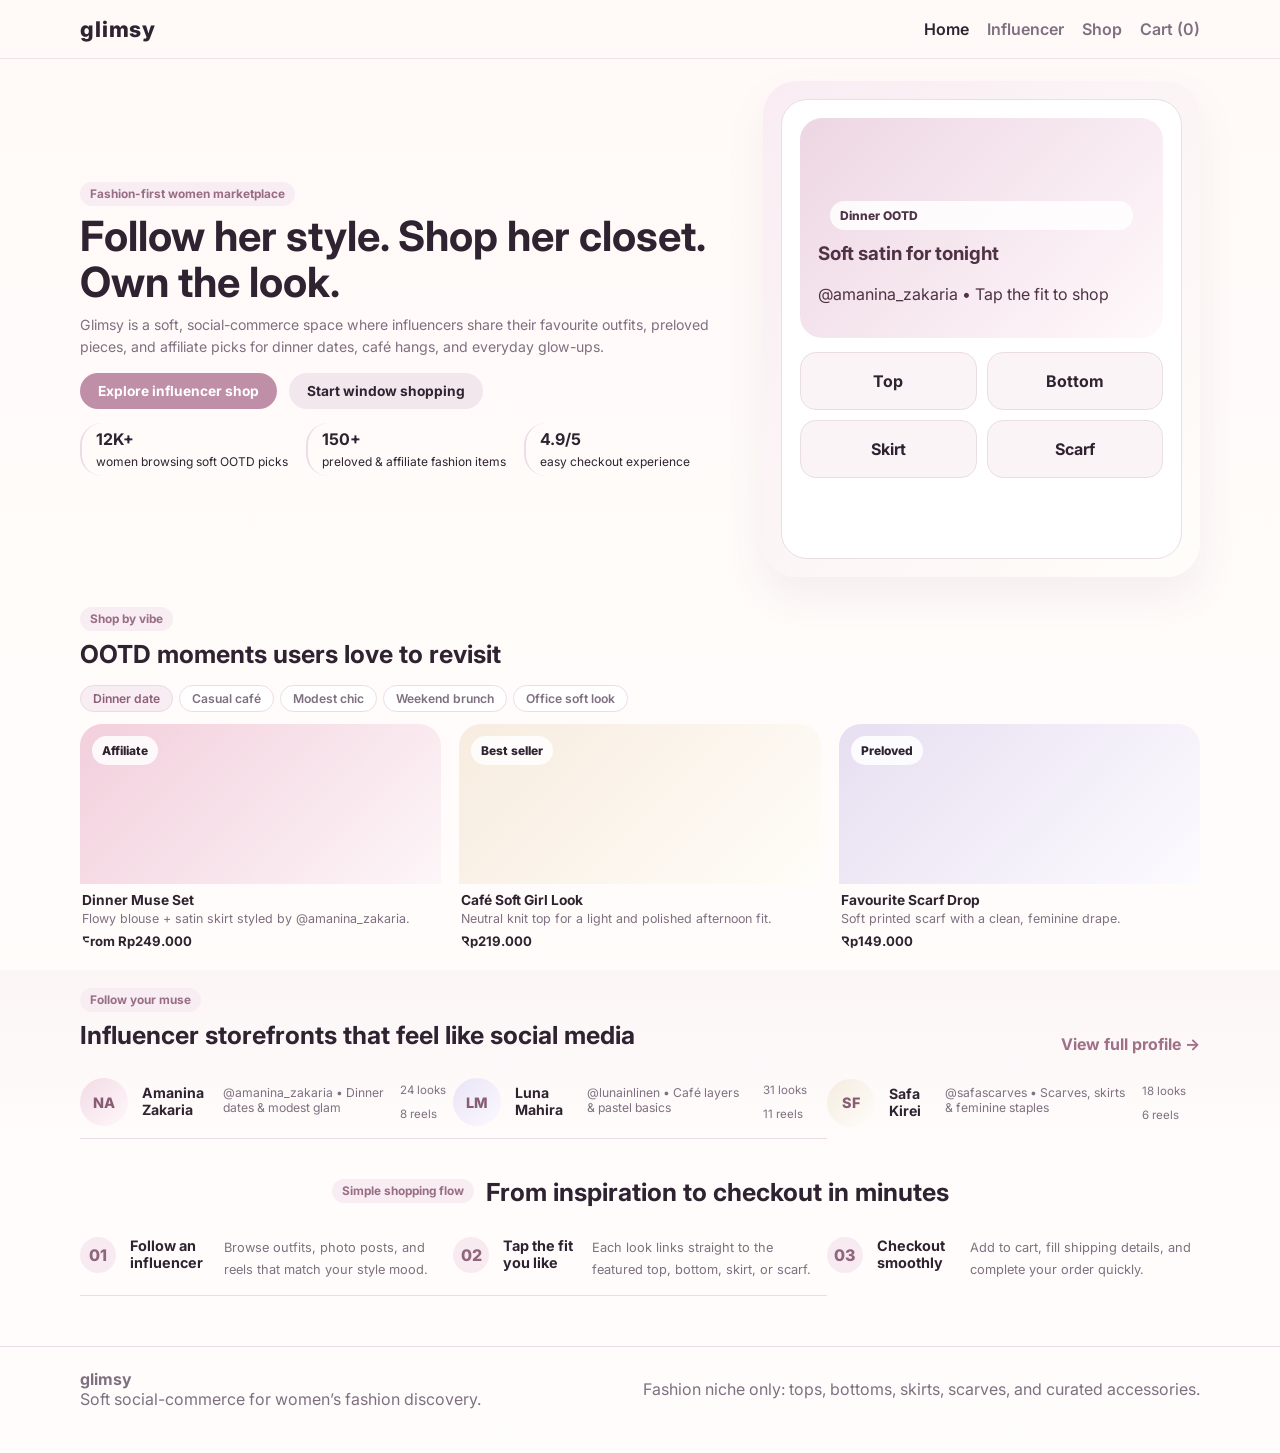
==== commit 55abc9e8: "Home page: compact layout matching profile page style — flat cards, tighter spacing, mobile optimize" ====
--- a/index.html
+++ b/index.html
@@ -135,7 +135,7 @@
             <a class="text-link" href="influencers.html">View full profile &rarr;</a>
           </div>
 
-          <div class="card-grid three-col">
+          <div class="card-grid three-col creator-list">
             <article class="creator-card">
               <div class="creator-avatar">NA</div>
               <h3>Amanina Zakaria</h3>
--- a/styles.css
+++ b/styles.css
@@ -458,6 +458,118 @@
   font-weight: 600;
 }
 
+/* Size chart link */
+.size-chart-link {
+  background: none;
+  border: none;
+  padding: 0;
+  margin-top: 2px;
+  font: inherit;
+  font-size: 0.78rem;
+  color: var(--primary, #a06080);
+  cursor: pointer;
+  text-decoration: underline;
+  text-underline-offset: 3px;
+  display: inline-flex;
+  align-items: center;
+  gap: 4px;
+}
+.size-chart-link:hover { opacity: 0.75; }
+
+/* Size chart modal overlay */
+.size-chart-overlay {
+  display: none;
+  position: fixed;
+  inset: 0;
+  background: rgba(0,0,0,0.45);
+  z-index: 200;
+  align-items: center;
+  justify-content: center;
+  padding: 20px;
+}
+.size-chart-overlay.active { display: flex; }
+
+.size-chart-modal {
+  background: #fff;
+  border-radius: 16px;
+  padding: 24px 22px 20px;
+  width: 100%;
+  max-width: 480px;
+  position: relative;
+  box-shadow: 0 12px 40px rgba(0,0,0,0.18);
+}
+
+.size-chart-close {
+  position: absolute;
+  top: 12px;
+  right: 14px;
+  background: none;
+  border: none;
+  font-size: 1.4rem;
+  line-height: 1;
+  cursor: pointer;
+  color: var(--muted, #888);
+  padding: 4px;
+}
+.size-chart-close:hover { color: var(--text); }
+
+.size-chart-title {
+  font-size: 1rem;
+  font-weight: 700;
+  margin: 0 0 2px;
+}
+
+.size-chart-note {
+  font-size: 0.74rem;
+  color: var(--muted, #888);
+  margin: 0 0 14px;
+}
+
+.size-chart-table-wrap { overflow-x: auto; }
+
+.size-chart-table {
+  width: 100%;
+  border-collapse: collapse;
+  font-size: 0.82rem;
+}
+.size-chart-table th,
+.size-chart-table td {
+  padding: 8px 12px;
+  text-align: center;
+  border-bottom: 1px solid #f0e4eb;
+}
+.size-chart-table thead th {
+  background: #fdf3f7;
+  font-weight: 700;
+  font-size: 0.76rem;
+  text-transform: uppercase;
+  letter-spacing: 0.05em;
+  color: #8f5f77;
+}
+.size-chart-table tbody tr:last-child td { border-bottom: none; }
+.size-chart-table tbody td:first-child { font-weight: 700; }
+
+.size-chart-tip {
+  font-size: 0.73rem;
+  color: var(--muted, #888);
+  margin: 12px 0 0;
+  padding-top: 10px;
+  border-top: 1px dashed #f0e4eb;
+}
+
+@media (max-width: 640px) {
+  .size-chart-modal {
+    padding: 20px 16px 16px;
+    border-radius: 14px;
+  }
+  .size-chart-table th,
+  .size-chart-table td {
+    padding: 7px 8px;
+    font-size: 0.78rem;
+  }
+}
+
+
 .chip.active,
 .tab.active,
 .size-pill.active {
@@ -475,6 +587,10 @@
 .reels-grid,
 .steps-grid {
   grid-template-columns: repeat(3, minmax(0, 1fr));
+}
+
+.card-grid.four-col {
+  grid-template-columns: repeat(4, minmax(0, 1fr));
 }
 
 .feed-card,
@@ -566,6 +682,37 @@
   color: var(--text);
 }
 
+/* Product name + price overlay inside video cards */
+.look-product-strip {
+  position: absolute;
+  bottom: 0;
+  left: 0;
+  right: 0;
+  z-index: 2;
+  padding: 10px 12px;
+  display: none; /* hidden on desktop — card-copy shows below */
+  flex-direction: column;
+  gap: 1px;
+  background: linear-gradient(to top, rgba(0,0,0,0.62) 0%, transparent 100%);
+}
+
+.look-product-name {
+  font-size: 0.82rem;
+  font-weight: 700;
+  color: white;
+  text-shadow: 0 1px 5px rgba(0,0,0,0.5);
+  white-space: nowrap;
+  overflow: hidden;
+  text-overflow: ellipsis;
+}
+
+.look-product-price {
+  font-size: 0.74rem;
+  font-weight: 600;
+  color: rgba(255,255,255,0.9);
+  text-shadow: 0 1px 4px rgba(0,0,0,0.4);
+}
+
 /* Instagram grid — 3 portrait columns */
 .ig-grid {
   display: grid;
@@ -724,6 +871,31 @@
   font-size: 0.75rem;
   font-weight: 800;
   margin: 12px;
+}
+
+/* Hide product badge — type is shown in meta list */
+body[data-page="product"] .badge {
+  display: none;
+}
+
+/* Look card meta: stars + price row */
+.look-card-meta {
+  display: flex;
+  align-items: center;
+  gap: 8px;
+  margin-top: 4px;
+  flex-wrap: wrap;
+}
+
+.look-card-stars {
+  display: flex;
+  gap: 1px;
+}
+
+.look-card-price {
+  font-size: 0.82rem;
+  font-weight: 700;
+  color: var(--text);
 }
 
 .creator-card {
@@ -982,9 +1154,12 @@
   align-items: center;
 }
 
+/* Desktop layout: avatar spans both rows col1; name-block + profile-main stack in col2 */
 .profile-avatar-large {
   width: 120px;
   height: 120px;
+  grid-row: 1 / 3;
+  grid-column: 1;
   margin: 0;
   border: 4px solid #fff;
   overflow: hidden;
@@ -992,6 +1167,32 @@
   flex-shrink: 0;
   align-self: center;
   box-shadow: 0 4px 18px rgba(0,0,0,0.12);
+}
+
+/* profile-name-block: col2 row1 */
+.profile-name-block {
+  grid-column: 2;
+  grid-row: 1;
+  align-self: end;
+}
+.profile-name-block h1 {
+  margin: 0 0 4px;
+}
+.profile-name-block p {
+  margin: 0;
+  color: var(--muted);
+  font-size: 0.95rem;
+}
+
+/* follow button row */
+.profile-top-actions {
+  margin-bottom: 6px;
+}
+
+/* profile-main: col2 row2 */
+.profile-main {
+  grid-column: 2;
+  grid-row: 2;
 }
 
 .profile-avatar-large img {
@@ -1045,6 +1246,11 @@
   align-items: start;
 }
 
+/* Photo overlay: name+price shown inside image on mobile, hidden on desktop */
+.product-photo-info {
+  display: none;
+}
+
 .product-visual {
   min-height: 420px;
 }
@@ -1099,12 +1305,85 @@
 .cart-item,
 .summary-item {
   display: flex;
-  justify-content: space-between;
-  gap: 16px;
-  padding: 14px;
-  border-radius: 16px;
+  align-items: center;
+  gap: 12px;
+  padding: 10px;
+  border-radius: 12px;
   background: #fcf7f9;
   border: 1px solid #f0e1e8;
+}
+
+.cart-item-photo {
+  width: 72px;
+  height: 72px;
+  flex-shrink: 0;
+  border-radius: 8px;
+  background-color: #f0e1e8;
+  background-size: cover;
+  background-position: center top;
+}
+
+.cart-item-info {
+  flex: 1;
+  min-width: 0;
+}
+
+.cart-item-name {
+  font-size: 0.82rem;
+  font-weight: 600;
+  color: var(--text);
+  margin: 0 0 2px;
+  white-space: nowrap;
+  overflow: hidden;
+  text-overflow: ellipsis;
+}
+
+.cart-item-price {
+  font-size: 0.76rem;
+  color: var(--muted, #888);
+  margin: 0 0 6px;
+}
+
+.cart-qty-row {
+  display: flex;
+  align-items: center;
+  gap: 6px;
+}
+
+.cart-qty-btn {
+  width: 26px;
+  height: 26px;
+  border: 1px solid #e0cdd6;
+  border-radius: 50%;
+  background: #fff;
+  font-size: 0.9rem;
+  line-height: 1;
+  cursor: pointer;
+  display: flex;
+  align-items: center;
+  justify-content: center;
+  font-weight: 600;
+  color: var(--text);
+}
+
+.cart-qty-btn:hover {
+  background: var(--secondary);
+}
+
+.cart-qty-num {
+  font-size: 0.82rem;
+  font-weight: 700;
+  min-width: 18px;
+  text-align: center;
+}
+
+.cart-item-total {
+  font-size: 0.82rem;
+  font-weight: 700;
+  color: var(--text);
+  white-space: nowrap;
+  margin: 0;
+  flex-shrink: 0;
 }
 
 .summary-card h2 {
@@ -1438,19 +1717,19 @@
 
 /* ─── Shop Page ───────────────────────────────────────────────── */
 .shop-page-header {
-  padding: 40px 0 0;
-  margin-bottom: 28px;
+  padding: 20px 0 0;
+  margin-bottom: 12px;
 }
 
 .shop-page-header h1 {
-  font-size: 2rem;
+  font-size: 1.6rem;
   font-weight: 800;
-  margin: 0 0 4px;
+  margin: 0 0 2px;
 }
 
 .shop-page-header p {
   color: #9a7a8a;
-  font-size: 0.95rem;
+  font-size: 0.84rem;
   margin: 0;
 }
 
@@ -1464,24 +1743,24 @@
   display: flex;
   align-items: center;
   justify-content: space-between;
-  gap: 12px;
+  gap: 10px;
   flex-wrap: wrap;
-  margin-bottom: 16px;
+  margin-bottom: 12px;
 }
 
 .cat-filters {
   display: flex;
-  gap: 8px;
+  gap: 6px;
   flex-wrap: wrap;
 }
 
 .cat-pill {
-  padding: 9px 20px;
+  padding: 6px 14px;
   border-radius: 999px;
   border: 1.5px solid var(--line);
   background: white;
   color: var(--text);
-  font-size: 0.875rem;
+  font-size: 0.78rem;
   font-weight: 600;
   cursor: pointer;
   transition: all 0.2s;
@@ -1496,11 +1775,11 @@
 }
 
 .shop-sort select {
-  padding: 9px 14px;
+  padding: 6px 12px;
   border-radius: 10px;
   border: 1.5px solid var(--line);
   background: white;
-  font-size: 0.875rem;
+  font-size: 0.78rem;
   color: var(--text);
   font-family: inherit;
   cursor: pointer;
@@ -1521,7 +1800,7 @@
 .shop-grid {
   display: grid;
   grid-template-columns: repeat(4, 1fr);
-  gap: 22px;
+  gap: 16px 12px;
   margin-bottom: 64px;
 }
 
@@ -1529,17 +1808,14 @@
   display: block;
   text-decoration: none;
   color: var(--text);
-  border-radius: 18px;
-  overflow: hidden;
-  background: white;
-  border: 1px solid var(--line);
-  box-shadow: var(--shadow);
-  transition: transform 0.22s, box-shadow 0.22s;
+  background: none;
+  border: none;
+  box-shadow: none;
+  transition: opacity 0.2s;
 }
 
 .shop-card:hover {
-  transform: translateY(-5px);
-  box-shadow: 0 12px 36px rgba(191, 143, 168, 0.2);
+  opacity: 0.88;
 }
 
 .shop-card-img-wrap {
@@ -1559,7 +1835,7 @@
 }
 
 .shop-card:hover .shop-card-img {
-  transform: scale(1.07);
+  transform: scale(1.04);
 }
 
 .shop-disc-badge {
@@ -1593,35 +1869,39 @@
 }
 
 .shop-card-info {
-  padding: 14px 16px 18px;
+  padding: 8px 2px 0;
 }
 
 .shop-card-cat {
-  font-size: 0.74rem;
+  font-size: 0.6rem;
   font-weight: 700;
   color: var(--primary);
   text-transform: uppercase;
   letter-spacing: 0.08em;
-  margin: 0 0 5px;
+  margin: 0 0 1px;
 }
 
 .shop-card-name {
-  font-size: 0.96rem;
+  font-size: 0.76rem;
   font-weight: 700;
-  margin: 0 0 8px;
-  line-height: 1.3;
+  margin: 0 0 2px;
+  line-height: 1.25;
   color: var(--text);
+  display: -webkit-box;
+  -webkit-line-clamp: 2;
+  -webkit-box-orient: vertical;
+  overflow: hidden;
 }
 
 .shop-card-stars {
   display: flex;
   align-items: center;
-  gap: 4px;
-  margin-bottom: 10px;
+  gap: 3px;
+  margin-bottom: 2px;
 }
 
 .shop-star {
-  font-size: 0.82rem;
+  font-size: 0.65rem;
   color: #d9d9d9;
 }
 
@@ -1630,25 +1910,25 @@
 }
 
 .stars-count {
-  font-size: 0.78rem;
+  font-size: 0.62rem;
   color: #9a7a8a;
 }
 
 .shop-card-price {
   display: flex;
   align-items: center;
-  gap: 8px;
+  gap: 6px;
   flex-wrap: wrap;
 }
 
 .price-now {
-  font-size: 1rem;
+  font-size: 0.8rem;
   font-weight: 800;
   color: var(--text);
 }
 
 .price-old {
-  font-size: 0.83rem;
+  font-size: 0.68rem;
   color: #b0929e;
   text-decoration: line-through;
 }
@@ -1840,24 +2120,65 @@
 
 /* ─── Influencers Listing Page ──────────────────────────────────────────── */
 .inf-list-header {
-  padding: 40px 0 0;
-  margin-bottom: 28px;
+  padding: 24px 0 0;
+  margin-bottom: 16px;
+}
+
+.inf-list-header-top {
+  display: flex;
+  align-items: center;
+  justify-content: space-between;
+  gap: 20px;
+  flex-wrap: wrap;
 }
 
 .inf-list-header h1 {
-  font-size: 2rem;
+  font-size: 1.6rem;
   font-weight: 800;
-  margin: 0 0 5px;
+  margin: 0 0 3px;
 }
 
 .inf-list-header p {
   color: #9a7a8a;
-  font-size: 0.96rem;
+  font-size: 0.88rem;
   margin: 0;
 }
 
-.inf-list-toolbar {
-  margin-bottom: 16px;
+.inf-search-wrap {
+  position: relative;
+  flex-shrink: 0;
+}
+
+.inf-search-icon {
+  position: absolute;
+  left: 12px;
+  top: 50%;
+  transform: translateY(-50%);
+  font-size: 0.85rem;
+  pointer-events: none;
+  opacity: 0.45;
+}
+
+.inf-search-input {
+  width: 220px;
+  padding: 9px 14px 9px 34px;
+  border: 1.5px solid var(--line);
+  border-radius: 999px;
+  font-size: 0.84rem;
+  font-family: inherit;
+  color: var(--text);
+  background: white;
+  outline: none;
+  transition: border-color 0.2s, box-shadow 0.2s;
+}
+
+.inf-search-input:focus {
+  border-color: var(--primary);
+  box-shadow: 0 0 0 3px rgba(191, 143, 168, 0.15);
+}
+
+.inf-search-input::placeholder {
+  color: #c0a0b0;
 }
 
 .inf-grid {
@@ -1886,7 +2207,7 @@
 
 .inf-card-banner {
   position: relative;
-  height: 130px;
+  height: 90px;
   overflow: hidden;
   background: linear-gradient(135deg, #f8dfe9, #faf6ef);
   flex-shrink: 0;
@@ -1905,16 +2226,25 @@
   transform: scale(1.06);
 }
 
-.inf-card-avatar-wrap {
-  position: absolute;
-  bottom: -28px;
-  left: 20px;
-  z-index: 2;
+.inf-card-profile-row {
+  display: flex;
+  align-items: center;
+  gap: 14px;
+  margin-bottom: 10px;
+}
+
+.inf-card-avatar-col {
+  flex-shrink: 0;
+}
+
+.inf-card-info-col {
+  flex: 1;
+  min-width: 0;
 }
 
 .inf-card-avatar {
-  width: 60px;
-  height: 60px;
+  width: 64px;
+  height: 64px;
   border-radius: 50%;
   border: 3px solid white;
   object-fit: cover;
@@ -1925,8 +2255,8 @@
 }
 
 .inf-card-avatar-placeholder {
-  width: 60px;
-  height: 60px;
+  width: 64px;
+  height: 64px;
   border-radius: 50%;
   border: 3px solid white;
   background: linear-gradient(135deg, var(--primary), #dba5c0);
@@ -1939,7 +2269,7 @@
 }
 
 .inf-card-body {
-  padding: 38px 20px 16px;
+  padding: 16px 20px 16px;
   flex: 1;
   display: flex;
   flex-direction: column;
@@ -2188,6 +2518,200 @@
 .brand-arrow-prev { margin-right: 10px; }
 .brand-arrow-next { margin-left: 10px; }
 
+/* ─── Cart page ──────────────────────────────────────────────────────────── */
+body[data-page="cart"] h1 {
+  font-size: clamp(1rem, 1.5vw, 1.3rem);
+  margin-bottom: 6px;
+}
+
+body[data-page="cart"] .btn {
+  font-size: 0.82rem;
+  padding: 11px 16px;
+  font-weight: 600;
+}
+
+body[data-page="cart"] .summary-card h2 {
+  font-size: clamp(1rem, 1.4vw, 1.3rem);
+  margin-bottom: 12px;
+}
+
+body[data-page="cart"] .summary-row.total {
+  font-size: 0.95rem;
+}
+
+/* ─── Cart page ─ mobile ──────────────────────────────────────────────────── */
+@media (max-width: 640px) {
+  body[data-page="cart"] h1 {
+    font-size: 1.25rem;
+  }
+
+  body[data-page="cart"] .btn {
+    font-size: 0.8rem;
+    padding: 10px 14px;
+  }
+
+  body[data-page="cart"] .summary-card h2 {
+    font-size: 0.95rem;
+  }
+
+  body[data-page="cart"] .summary-row.total {
+    margin-bottom: 16px;
+    padding-bottom: 16px;
+    border-bottom: 1px dashed var(--line);
+  }
+}
+
+/* ─── Checkout page ──────────────────────────────────────────────────────── */
+body[data-page="checkout"] h1 {
+  font-size: clamp(1rem, 1.5vw, 1.3rem);
+  margin-bottom: 6px;
+}
+
+body[data-page="checkout"] .panel-card {
+  padding: 14px 16px;
+}
+
+body[data-page="checkout"] .section-heading {
+  margin-bottom: 10px;
+}
+
+body[data-page="checkout"] .checkout-form {
+  gap: 10px;
+}
+
+body[data-page="checkout"] .form-grid {
+  gap: 10px;
+}
+
+body[data-page="checkout"] label {
+  font-size: 0.78rem;
+  gap: 4px;
+}
+
+body[data-page="checkout"] input,
+body[data-page="checkout"] textarea,
+body[data-page="checkout"] select {
+  padding: 9px 11px;
+  border-radius: 10px;
+  font-size: 0.83rem;
+}
+
+body[data-page="checkout"] .btn {
+  font-size: 0.82rem;
+  padding: 11px 16px;
+  font-weight: 600;
+  margin-top: 4px;
+}
+
+body[data-page="checkout"] .summary-card {
+  padding: 14px 16px;
+}
+
+body[data-page="checkout"] .summary-card h2 {
+  font-size: clamp(0.95rem, 1.4vw, 1.2rem);
+  margin-bottom: 10px;
+}
+
+body[data-page="checkout"] .checkout-summary {
+  gap: 6px;
+  margin-bottom: 10px;
+}
+
+body[data-page="checkout"] .summary-row {
+  padding: 7px 0;
+  font-size: 0.83rem;
+}
+
+body[data-page="checkout"] .summary-row.total {
+  font-size: 0.92rem;
+  padding-top: 8px;
+}
+
+/* ─── Checkout page ─ mobile ─────────────────────────────────────────────── */
+@media (max-width: 640px) {
+  body[data-page="checkout"] h1 {
+    font-size: 1.1rem;
+  }
+
+  body[data-page="checkout"] .summary-card h2 {
+    font-size: 0.92rem;
+  }
+}
+
+/* ─── Influencer page: Shop her picks product grid ──────────────────────── */
+.inf-product-grid {
+  display: flex;
+  flex-direction: row;
+  gap: 4px;
+  overflow-x: auto;
+  scroll-snap-type: x mandatory;
+  -webkit-overflow-scrolling: touch;
+  scrollbar-width: none;
+}
+.inf-product-grid::-webkit-scrollbar { display: none; }
+
+.inf-product-card {
+  display: block;
+  text-decoration: none;
+  color: inherit;
+  overflow: hidden;
+  flex: 0 0 calc(33.333% - 3px);
+  scroll-snap-align: start;
+}
+
+.inf-product-card:hover .inf-product-photo {
+  opacity: 0.9;
+}
+
+.inf-product-photo {
+  aspect-ratio: 3 / 4;
+  width: 100%;
+  background-color: #f5eef2;
+  transition: opacity 0.2s;
+}
+
+.inf-product-info {
+  padding: 5px 6px 7px;
+  background: #fff;
+}
+
+.inf-product-name {
+  font-size: 0.76rem;
+  font-weight: 600;
+  color: var(--text);
+  margin: 0 0 2px;
+  white-space: nowrap;
+  overflow: hidden;
+  text-overflow: ellipsis;
+  line-height: 1.3;
+}
+
+.inf-product-bottom {
+  display: flex;
+  align-items: center;
+  justify-content: space-between;
+  gap: 4px;
+}
+
+.inf-product-price {
+  font-size: 0.74rem;
+  font-weight: 700;
+  color: var(--text);
+}
+
+.inf-product-stars {
+  display: flex;
+  gap: 1px;
+}
+
+.ips-star {
+  font-size: 0.6rem;
+  color: #d9d9d9;
+}
+.ips-star.filled {
+  color: #f59e0b;
+}
+
 @media (max-width: 900px) {
   .hero-grid,
   .product-layout,
@@ -2199,6 +2723,10 @@
     grid-template-columns: 1fr;
   }
 
+  .card-grid.four-col {
+    grid-template-columns: repeat(2, 1fr);
+  }
+
   .ig-grid {
     grid-template-columns: repeat(3, minmax(0, 1fr));
   }
@@ -2305,12 +2833,1264 @@
   .inf-grid {
     grid-template-columns: 1fr;
   }
-
+}
+
+/* ═══════════════════════════════════════════════════════════════════════════
+   MOBILE POLISH — extra responsive refinements
+   ═══════════════════════════════════════════════════════════════════════════ */
+
+/* ─── Tablet (≤ 900px) additions ──────────────────────────────────────────── */
+@media (max-width: 900px) {
+  /* Stack the filter pills above the sort dropdown on shop page */
+  .shop-toolbar {
+    flex-direction: column;
+    align-items: flex-start;
+    gap: 10px;
+  }
+  .shop-sort select {
+    max-width: 260px;
+  }
+
+  /* Reduce page header h1 on tablet */
+  .shop-page-header h1,
+  .inf-list-header h1 {
+    font-size: 1.4rem;
+  }
+}
+
+/* ─── Mobile (≤ 640px) additions ──────────────────────────────────────────── */
+@media (max-width: 640px) {
+  /* === Navigation: stay horizontal (override the column-stack) === */
+  .nav-wrap {
+    flex-direction: row;
+    align-items: center;
+    padding: 12px 0;
+    gap: 0;
+  }
+  .brand {
+    font-size: 1.05rem;
+  }
+  .nav-links {
+    gap: 10px;
+    flex-wrap: nowrap;
+  }
+  .nav-links a {
+    font-size: 0.75rem;
+  }
+
+  /* === Signup bar: stack vertically === */
+  .signup-bar-inner {
+    flex-direction: column;
+    align-items: stretch;
+    gap: 10px;
+    padding: 12px 40px 12px 14px;
+    text-align: center;
+  }
+  .signup-bar-text {
+    justify-content: center;
+    white-space: normal;
+    flex-wrap: wrap;
+    font-size: 0.78rem;
+  }
+  .signup-bar-form {
+    justify-content: center;
+    width: 100%;
+  }
+  .signup-bar-input {
+    flex: 1;
+    width: auto;
+    min-width: 0;
+    font-size: 0.78rem;
+  }
+  .signup-bar-btn {
+    padding: 9px 16px;
+    font-size: 0.78rem;
+  }
+  .signup-bar-success {
+    flex-direction: column;
+    align-items: center;
+    gap: 8px;
+    padding: 12px 40px 12px 14px;
+    font-size: 0.82rem;
+    text-align: center;
+  }
+
+  /* === Shop & influencer page headers === */
+  .shop-page-header,
+  .inf-list-header {
+    padding: 14px 0 0;
+    margin-bottom: 8px;
+  }
+  .shop-page-header h1,
+  .inf-list-header h1 {
+    font-size: 1.2rem;
+  }
+  .shop-page-header p,
+  .inf-list-header p {
+    font-size: 0.78rem;
+  }
+  .inf-list-header-top {
+    flex-direction: column;
+    align-items: flex-start;
+    gap: 10px;
+  }
+  .inf-search-wrap {
+    width: 100%;
+  }
+  .inf-search-input {
+    width: 100%;
+    box-sizing: border-box;
+  }
+
+  /* === Shop product card info — smaller fonts === */
+  .shop-card-info {
+    padding: 6px 2px 0;
+  }
+  .shop-card-cat {
+    font-size: 0.58rem;
+  }
   .shop-card-name {
+    font-size: 0.74rem;
+  }
+  .shop-star {
+    font-size: 0.62rem;
+  }
+  .stars-count {
+    font-size: 0.6rem;
+  }
+  .price-now {
+    font-size: 0.76rem;
+  }
+  .price-old {
+    font-size: 0.66rem;
+  }
+
+  /* === Shop toolbar gap on mobile === */
+  .shop-toolbar {
+    flex-direction: column;
+    align-items: flex-start;
+    gap: 6px;
+  }
+  .cat-filters {
+    flex-wrap: nowrap;
+    overflow-x: auto;
+    -webkit-overflow-scrolling: touch;
+    scrollbar-width: none;
+    padding-bottom: 2px;
+    width: 100%;
+  }
+  .cat-filters::-webkit-scrollbar {
+    display: none;
+  }
+  .shop-sort select {
+    font-size: 0.78rem;
+    padding: 6px 12px;
+  }
+
+  /* === Profile: smaller avatar, tighter padding === */
+  .profile-avatar-large {
+    width: 76px;
+    height: 76px;
+  }
+  .profile-box {
+    padding: 16px;
+    gap: 12px;
+  }
+
+  /* === Hero slide: tighter padding & smaller CTA === */
+  .hero-slide-content {
+    padding: 16px 16px 20px;
+  }
+  .hero-slide-sub {
+    font-size: 0.82rem;
+    margin-bottom: 12px;
+  }
+  .hero-slide-btn {
+    padding: 9px 18px;
+    font-size: 0.82rem;
+  }
+
+  /* === Brand strip: hide arrows, smaller tiles, native swipe === */
+  .brand-arrow {
+    display: none;
+  }
+  .brand-strip {
+    scroll-snap-type: x mandatory;
+    padding: 4px 0 10px;
+  }
+  .brand-tile {
+    scroll-snap-align: start;
+    min-width: 128px;
+    max-width: 128px;
+  }
+
+  /* === Influencer listing card — compact mobile === */
+  .inf-card-banner {
+    display: none;
+  }
+  .inf-card {
+    border-radius: 14px;
+  }
+  .inf-card-body {
+    padding: 12px 14px 12px;
+  }
+  .inf-card-profile-row {
+    gap: 10px;
+    margin-bottom: 8px;
+  }
+  .inf-card-avatar,
+  .inf-card-avatar-placeholder {
+    width: 48px;
+    height: 48px;
+    border: 2px solid white;
+    font-size: 1rem;
+  }
+  .inf-card-name {
+    font-size: 0.82rem;
+    font-weight: 700;
+  }
+  .inf-card-handle {
+    font-size: 0.7rem;
+  }
+  .inf-follow-btn {
+    padding: 5px 10px;
+    font-size: 0.7rem;
+  }
+  .inf-card-stats {
+    font-size: 0.7rem;
+    gap: 6px;
+    margin-bottom: 4px;
+  }
+  .inf-card-niche {
+    font-size: 0.74rem;
+    margin-bottom: 8px;
+  }
+  .inf-card-products {
+    gap: 3px;
+    margin-bottom: 8px;
+  }
+  .inf-view-btn {
+    padding: 7px;
+    font-size: 0.76rem;
+    border-radius: 8px;
+  }
+
+  /* === Section heading alignment === */
+  .section-heading {
+    align-items: flex-start;
+  }
+
+  /* === Footer === */
+  .footer-wrap {
+    flex-direction: column;
+    align-items: flex-start;
+    padding: 18px 0 22px;
+    gap: 8px;
     font-size: 0.88rem;
   }
 
-  .price-now {
-    font-size: 0.92rem;
-  }
-}
+  /* === Reviews layout === */
+  .review-card {
+    padding: 16px;
+  }
+
+  /* === Influencer profile page — mobile overrides === */
+
+  /* ── Full-bleed container: remove side padding ── */
+  body[data-page="influencer"] .page-shell > .container {
+    width: 100%;
+    padding: 0;
+    margin: 0;
+    max-width: 100%;
+  }
+  body[data-page="influencer"] .page-shell {
+    padding: 0;
+  }
+
+  /* ── Banner: portrait poster, edge-to-edge, no radius ── */
+  .profile-hero {
+    border-radius: 0;
+    border-left: none;
+    border-right: none;
+    border-top: none;
+    box-shadow: none;
+  }
+  .profile-hero .hero-slider {
+    height: unset !important;
+    aspect-ratio: 3 / 4;
+    border-radius: 0;
+  }
+  .profile-hero .hero-slides,
+  .profile-hero .hero-slide {
+    height: 100%;
+  }
+
+  /* ── Profile box: avatar + name inline, rest below ── */
+  .profile-box {
+    grid-template-columns: auto 1fr;
+    align-items: center;
+    padding: 14px 16px 16px;
+    gap: 10px;
+    row-gap: 0;
+  }
+  /* avatar: row 1 col 1, no row-span on mobile */
+  .profile-avatar-large {
+    width: 56px;
+    height: 56px;
+    grid-row: 1;
+    grid-column: 1;
+    align-self: center;
+  }
+  /* name+handle: row 1 col 2 */
+  .profile-name-block {
+    grid-row: 1;
+    grid-column: 2;
+    align-self: center;
+  }
+  .profile-name-block h1 {
+    font-size: 1rem;
+    margin-bottom: 2px;
+    line-height: 1.2;
+  }
+  .profile-name-block p {
+    font-size: 0.74rem;
+  }
+  /* profile-main: row 2, spans both columns */
+  .profile-main {
+    grid-row: 2;
+    grid-column: 1 / -1;
+    padding-top: 12px;
+  }
+  .profile-top-actions {
+    margin-bottom: 10px;
+  }
+  .profile-top-actions .btn {
+    padding: 7px 18px;
+    font-size: 0.8rem;
+  }
+  .profile-stats {
+    gap: 10px;
+    font-size: 0.78rem;
+    margin: 0 0 8px;
+  }
+  .profile-bio {
+    font-size: 0.8rem;
+    line-height: 1.5;
+    margin: 0 0 10px;
+  }
+  .chip-row {
+    flex-wrap: nowrap;
+    overflow-x: auto;
+    -webkit-overflow-scrolling: touch;
+    padding-bottom: 4px;
+    scrollbar-width: none;
+    gap: 6px;
+  }
+  .chip-row::-webkit-scrollbar { display: none; }
+  .chip {
+    font-size: 0.72rem;
+    padding: 5px 11px;
+    white-space: nowrap;
+  }
+
+  /* ── Section headings: add back padding when inside bleed layout ── */
+  body[data-page="influencer"] .section-block {
+    padding-left: 0;
+    padding-right: 0;
+  }
+  body[data-page="influencer"] .section-heading {
+    padding: 0 16px;
+  }
+  body[data-page="influencer"] .promo-banner-wrap {
+    padding: 0;
+  }
+  body[data-page="influencer"] .promo-banner {
+    border-radius: 0;
+    box-shadow: none;
+    padding: 0;
+    background: linear-gradient(135deg, #3d1a4a 0%, #7b3a6b 50%, #bf6f99 100%);
+    position: relative;
+  }
+  body[data-page="influencer"] .promo-display {
+    flex-direction: row;
+    align-items: center;
+    gap: 10px;
+    padding: 14px 16px;
+  }
+  body[data-page="influencer"] .promo-left {
+    flex-direction: row;
+    align-items: center;
+    gap: 10px;
+    flex: 1;
+    min-width: 0;
+  }
+  body[data-page="influencer"] .promo-icon {
+    font-size: 1.4rem;
+    flex-shrink: 0;
+  }
+  body[data-page="influencer"] .promo-main {
+    font-size: 0.9rem;
+    letter-spacing: 0.02em;
+    line-height: 1.2;
+    white-space: nowrap;
+  }
+  body[data-page="influencer"] .promo-sub {
+    font-size: 0.74rem;
+    opacity: 0.85;
+  }
+  body[data-page="influencer"] .promo-cta-btn {
+    padding: 8px 16px;
+    font-size: 0.78rem;
+    font-weight: 700;
+    border-radius: 999px;
+    background: white;
+    color: #7b3a6b;
+    border: none;
+    flex-shrink: 0;
+    width: auto;
+  }
+  body[data-page="influencer"] .promo-edit-btn {
+    display: none;
+  }
+
+  /* ── Instagram section heading: single compact row ── */
+  body[data-page="influencer"] #instagram-section {
+    padding-top: 14px;
+    padding-bottom: 0;
+  }
+  body[data-page="influencer"] #instagram-section .section-heading {
+    flex-direction: row;
+    align-items: center;
+    justify-content: space-between;
+    flex-wrap: nowrap;
+    gap: 8px;
+    margin-bottom: 10px;
+    padding: 0 16px;
+  }
+  /* hide the "Latest from Instagram" eyebrow tag — saves a full line */
+  body[data-page="influencer"] #instagram-section .section-heading .eyebrow {
+    display: none;
+  }
+  body[data-page="influencer"] #instagram-section .section-heading h2 {
+    font-size: 0.95rem;
+    font-weight: 700;
+    margin: 0;
+    line-height: 1;
+  }
+  /* "View on Instagram →" — plain small text link, no pill */
+  body[data-page="influencer"] #instagram-section .text-link {
+    font-size: 0.74rem;
+    font-weight: 600;
+    color: var(--primary);
+    white-space: nowrap;
+    text-decoration: none;
+    flex-shrink: 0;
+  }
+
+  /* ── Instagram grid: edge-to-edge, 2-col, no gap, square, no radius ── */
+  body[data-page="influencer"] .ig-grid {
+    grid-template-columns: repeat(2, 1fr);
+    gap: 0;
+    border-radius: 0;
+    margin: 0;
+  }
+  body[data-page="influencer"] .ig-card {
+    border-radius: 0;
+    aspect-ratio: 1 / 1;
+    border: none;
+  }
+  /* Hide the label badges (OOTD, Batik OOTD, etc.) on mobile */
+  body[data-page="influencer"] .ig-card .ig-badge {
+    display: none;
+  }
+
+  /* ── Her Looks videos: edge-to-edge, no gap, no radius ── */
+
+  /* Section heading: 1 row, compact */
+  body[data-page="influencer"] .tinted-section .section-heading {
+    padding: 0 16px;
+    margin-bottom: 12px;
+    flex-direction: row;
+    align-items: center;
+    justify-content: space-between;
+    flex-wrap: nowrap;
+    gap: 8px;
+  }
+  body[data-page="influencer"] .tinted-section .section-heading .eyebrow {
+    display: none;
+  }
+  body[data-page="influencer"] .tinted-section .section-heading h2 {
+    font-size: 0.88rem;
+    font-weight: 700;
+    margin: 0;
+    line-height: 1;
+    white-space: nowrap;
+    overflow: hidden;
+    text-overflow: ellipsis;
+  }
+
+  body[data-page="influencer"] .card-grid.four-col {
+    grid-template-columns: repeat(2, 1fr);
+    gap: 0;
+    margin: 0;
+  }
+  body[data-page="influencer"] .card-grid.four-col .look-card {
+    border-radius: 0;
+  }
+  body[data-page="influencer"] .card-grid.four-col .visual,
+  body[data-page="influencer"] .card-grid.four-col .portrait-card {
+    border-radius: 0;
+    border: none;
+  }
+  body[data-page="influencer"] .card-grid.four-col .card-photo {
+    border-radius: 0;
+  }
+
+  /* Hide badges and look-label tag on mobile */
+  body[data-page="influencer"] .card-grid.four-col .badge,
+  body[data-page="influencer"] .card-grid.four-col .look-label {
+    display: none;
+  }
+
+  /* Hide below-card name/price (desktop-only class) */
+  body[data-page="influencer"] .desktop-only {
+    display: none;
+  }
+
+  /* Show overlay strip inside video */
+  body[data-page="influencer"] .look-product-strip {
+    display: flex;
+  }
+  body[data-page="influencer"] .brand-strip-wrap {
+    display: block;
+    padding: 0;
+  }
+  body[data-page="influencer"] .brand-arrow {
+    display: none;
+  }
+  body[data-page="influencer"] .brand-strip {
+    display: grid;
+    grid-template-columns: repeat(4, 1fr);
+    gap: 0;
+    overflow: visible;
+    padding: 0;
+  }
+  body[data-page="influencer"] .brand-tile {
+    width: 100%;
+    min-width: unset;
+    max-width: unset;
+    border-radius: 0;
+    box-shadow: none;
+    aspect-ratio: 1 / 1;
+    transition: none;
+  }
+  body[data-page="influencer"] .brand-tile-logo {
+    width: 28px;
+    height: 28px;
+    font-size: 0.82rem;
+  }
+  body[data-page="influencer"] .brand-tile-name {
+    font-size: 0.68rem;
+    letter-spacing: 0.02em;
+  }
+  body[data-page="influencer"] .brand-tile-overlay {
+    padding: 8px;
+    gap: 2px;
+  }
+
+  /* Compact Portfolio section heading */
+  body[data-page="influencer"] #portfolio-section {
+    padding-top: 14px;
+    padding-bottom: 0;
+  }
+  body[data-page="influencer"] #portfolio-section .section-heading {
+    flex-direction: row;
+    align-items: center;
+    justify-content: space-between;
+    flex-wrap: nowrap;
+    padding: 0 16px;
+    margin-bottom: 4px;
+    gap: 8px;
+  }
+  body[data-page="influencer"] #portfolio-section .section-heading .eyebrow {
+    display: none;
+  }
+  body[data-page="influencer"] #portfolio-section .section-heading h2 {
+    font-size: 0.88rem;
+    font-weight: 700;
+    margin: 0;
+    line-height: 1;
+  }
+
+  /* Shop her picks grid: 2-col, full-bleed, no radius */
+  body[data-page="influencer"] #inf-shop-section {
+    padding-left: 0;
+    padding-right: 0;
+  }
+  body[data-page="influencer"] #inf-shop-section .section-heading {
+    padding: 0 14px;
+    margin-bottom: 8px;
+  }
+  body[data-page="influencer"] #inf-shop-section .section-heading h2 {
+    font-size: 0.88rem;
+    font-weight: 700;
+    margin: 0;
+    line-height: 1;
+  }
+  body[data-page="influencer"] #inf-shop-section .section-heading .eyebrow {
+    display: none;
+  }
+  body[data-page="influencer"] .inf-product-grid {
+    gap: 3px;
+  }
+  body[data-page="influencer"] .inf-product-card {
+    flex: 0 0 calc(33.333% - 2px);
+  }
+  body[data-page="influencer"] .inf-product-info {
+    padding: 4px 6px 6px;
+  }
+  body[data-page="influencer"] .inf-product-name {
+    font-size: 0.72rem;
+  }
+  body[data-page="influencer"] .inf-product-price {
+    font-size: 0.7rem;
+  }
+  body[data-page="influencer"] .ips-star {
+    font-size: 0.55rem;
+  }
+}
+
+
+/* --------------------------------------------------------------
+   INFLUENCER PAGE � DESKTOP FULL-BLEED STYLE
+   Edge-to-edge, no gaps, no rounded corners, responsive fonts
+   -------------------------------------------------------------- */
+@media (min-width: 641px) {
+
+  /* Constrained centered container — not full-bleed on wide screens */
+  body[data-page="influencer"] .page-shell > .container {
+    width: 100%;
+    max-width: 1280px;
+    margin: 0 auto;
+    padding: 0 24px;
+  }
+
+  /* Profile hero: no card styling */
+  body[data-page="influencer"] .profile-hero {
+    border-radius: 0;
+    border: none;
+    box-shadow: none;
+  }
+
+  /* Hero slider: proportional height, capped */
+  body[data-page="influencer"] .hero-slider {
+    height: clamp(280px, 42vw, 520px);
+    border-radius: 8px;
+    overflow: hidden;
+  }
+
+  /* Profile box: normal padding — container already has side padding */
+  body[data-page="influencer"] .profile-box {
+    padding: 20px 0;
+  }
+
+  /* Profile name: tame the big h1 */
+  body[data-page="influencer"] .profile-name-block h1 {
+    font-size: clamp(1.3rem, 2vw, 1.8rem);
+  }
+
+  /* Section blocks: small horizontal padding */
+  body[data-page="influencer"] .section-block {
+    padding-left: 0;
+    padding-right: 0;
+  }
+
+  /* Section headings: no extra inset — container already has padding */
+  body[data-page="influencer"] .section-block .section-heading {
+    padding-left: 0;
+    padding-right: 0;
+  }
+
+  /* Section h2: responsive, not oversized */
+  body[data-page="influencer"] .section-block h2 {
+    font-size: clamp(1rem, 1.5vw, 1.4rem);
+  }
+
+  /* Instagram grid: tiny gap, slight radius */
+  body[data-page="influencer"] .ig-grid {
+    gap: 3px;
+  }
+  body[data-page="influencer"] .ig-card {
+    border-radius: 4px;
+  }
+
+  /* Her Looks video grid: small gap */
+  body[data-page="influencer"] .card-grid.four-col {
+    gap: 6px;
+  }
+  body[data-page="influencer"] .card-grid.four-col .visual.portrait-card {
+    border-radius: 6px;
+  }
+
+  /* Show product overlay inside video on desktop too */
+  body[data-page="influencer"] .look-product-strip {
+    display: flex;
+  }
+
+  /* Brand strip: grid layout, no scroll arrows, no radius */
+  body[data-page="influencer"] .brand-arrow {
+    display: none;
+  }
+  body[data-page="influencer"] .brand-strip-wrap {
+    display: block;
+  }
+  body[data-page="influencer"] .brand-strip {
+    display: grid;
+    grid-template-columns: repeat(8, 1fr);
+    gap: 0;
+    overflow: visible;
+    padding: 0;
+  }
+  body[data-page="influencer"] .brand-tile {
+    border-radius: 0;
+    box-shadow: none;
+    min-width: unset;
+    max-width: unset;
+    width: 100%;
+    flex-shrink: unset;
+  }
+  body[data-page="influencer"] .brand-tile:hover {
+    transform: scale(1.03);
+    box-shadow: none;
+  }
+
+  /* Promo banner: slight radius */
+  body[data-page="influencer"] .promo-banner-wrap {
+    padding: 0;
+  }
+  body[data-page="influencer"] .promo-banner {
+    border-radius: 8px;
+    box-shadow: none;
+  }
+
+  /* Product scroll strip: show 5 cards on desktop */
+  body[data-page="influencer"] .inf-product-card {
+    flex: 0 0 calc(20% - 4px);
+  }
+}
+
+/* --------------------------------------------------------------
+   PRODUCT PAGE � MOBILE FULL-BLEED STYLE (max-width: 640px)
+   -------------------------------------------------------------- */
+@media (max-width: 640px) {
+
+  /* Full-width container */
+  body[data-page="product"] .page-shell > .container {
+    width: 100%;
+    max-width: 100%;
+    padding: 0;
+  }
+
+  /* Stack gallery above details, no gap between them */
+  body[data-page="product"] .product-layout {
+    grid-template-columns: 1fr;
+    gap: 0;
+  }
+
+  /* Gallery: full-bleed, portrait ratio, no radius */
+  body[data-page="product"] .product-gallery {
+    padding: 0;
+  }
+  body[data-page="product"] .product-visual {
+    border-radius: 0;
+    border: none;
+    min-height: unset;
+    aspect-ratio: 4 / 3;
+    width: 100%;
+    position: relative;
+  }
+
+  /* Photo overlay: title + price on top of image */
+  body[data-page="product"] .product-photo-info {
+    display: flex;
+    flex-direction: column;
+    position: absolute;
+    bottom: 0;
+    left: 0;
+    right: 0;
+    padding: 48px 14px 12px;
+    background: linear-gradient(to top, rgba(0,0,0,0.72) 0%, transparent 100%);
+    gap: 2px;
+    z-index: 2;
+  }
+  body[data-page="product"] .product-photo-name {
+    font-size: 1.3rem;
+    color: #fff;
+    font-weight: 800;
+    margin: 0;
+    line-height: 1.15;
+  }
+  body[data-page="product"] .product-photo-price {
+    font-size: 0.95rem;
+    color: rgba(255,255,255,0.92);
+    font-weight: 700;
+    margin: 0;
+  }
+
+  /* Thumbnails: compact 3-col grid directly under image */
+  body[data-page="product"] .thumb-row {
+    display: grid;
+    grid-template-columns: repeat(3, 1fr);
+    gap: 3px;
+    margin-top: 3px;
+    padding: 0;
+  }
+  body[data-page="product"] .thumb-card {
+    min-height: 48px;
+    border-radius: 0;
+    aspect-ratio: unset;
+  }
+
+  /* Details panel: flat, full width, tighter padding */
+  body[data-page="product"] .product-details {
+    border-radius: 0;
+    border: none;
+    box-shadow: none;
+    padding: 14px 16px 16px;
+  }
+
+  /* Hide title and price from details — shown in photo overlay */
+  body[data-page="product"] .product-details h1,
+  body[data-page="product"] .product-details .price-tag {
+    display: none;
+  }
+
+  /* Description copy: tighter */
+  body[data-page="product"] .product-copy {
+    font-size: 0.86rem;
+    line-height: 1.55;
+    margin-bottom: 0;
+  }
+
+  /* Meta list: compact */
+  body[data-page="product"] .meta-list {
+    font-size: 0.82rem;
+    gap: 5px;
+    margin: 10px 0;
+  }
+
+  /* Size pills: slightly smaller */
+  body[data-page="product"] .size-row {
+    gap: 7px;
+    margin-bottom: 10px;
+  }
+  body[data-page="product"] .size-pill {
+    padding: 7px 12px;
+    font-size: 0.83rem;
+  }
+
+  /* CTA buttons */
+  body[data-page="product"] .cta-column {
+    gap: 8px;
+    margin: 10px 0;
+  }
+  body[data-page="product"] .cta-column .btn {
+    padding: 13px 16px;
+    font-size: 0.9rem;
+  }
+
+  /* Note / Why users love it */
+  body[data-page="product"] .note-box {
+    border-radius: 10px;
+    padding: 11px 13px;
+  }
+  body[data-page="product"] .note-box strong {
+    font-size: 0.88rem;
+  }
+  body[data-page="product"] .note-box p {
+    font-size: 0.81rem;
+    margin: 3px 0 0;
+  }
+
+  /* Reviews section heading */
+  body[data-page="product"] #reviews-section {
+    padding: 14px 14px 18px;
+  }
+  body[data-page="product"] #reviews-section h2 {
+    font-size: 0.95rem;
+    margin-bottom: 2px;
+  }
+  body[data-page="product"] #reviews-section .eyebrow {
+    font-size: 0.72rem;
+    padding: 3px 9px;
+    margin-bottom: 5px;
+  }
+
+  /* Reviews layout: tight gap */
+  body[data-page="product"] .reviews-layout {
+    gap: 12px;
+  }
+
+  /* Summary panel: compact */
+  body[data-page="product"] .reviews-summary {
+    border-radius: 12px;
+    padding: 12px 14px;
+    box-shadow: none;
+  }
+  body[data-page="product"] .rev-avg-score {
+    font-size: 2rem;
+    margin-bottom: 3px;
+  }
+  body[data-page="product"] .rev-avg-stars {
+    gap: 2px;
+    margin-bottom: 3px;
+  }
+  body[data-page="product"] .rev-star {
+    font-size: 0.9rem;
+  }
+  body[data-page="product"] .rev-avg-label {
+    font-size: 0.72rem;
+    margin-bottom: 12px;
+  }
+  body[data-page="product"] .rev-bar-row {
+    margin-bottom: 5px;
+    gap: 7px;
+  }
+  body[data-page="product"] .rev-bar-label {
+    font-size: 0.7rem;
+    min-width: 18px;
+  }
+  body[data-page="product"] .rev-bar-track {
+    height: 5px;
+  }
+  body[data-page="product"] .rev-bar-count {
+    font-size: 0.68rem;
+  }
+
+  /* Individual review cards */
+  body[data-page="product"] .reviews-list {
+    gap: 10px;
+  }
+  body[data-page="product"] .review-card {
+    padding: 12px 13px;
+    border-radius: 12px;
+    box-shadow: none;
+  }
+  body[data-page="product"] .review-card-top {
+    gap: 9px;
+    margin-bottom: 7px;
+  }
+  body[data-page="product"] .review-avatar {
+    width: 32px;
+    height: 32px;
+    font-size: 0.78rem;
+  }
+  body[data-page="product"] .review-author {
+    font-size: 0.8rem;
+  }
+  body[data-page="product"] .review-date {
+    font-size: 0.7rem;
+  }
+  body[data-page="product"] .r-star {
+    font-size: 0.72rem;
+  }
+  body[data-page="product"] .review-verified {
+    font-size: 0.65rem;
+    padding: 1px 7px;
+    margin-top: 4px;
+  }
+  body[data-page="product"] .review-body {
+    font-size: 0.8rem;
+    line-height: 1.5;
+  }
+
+  /* "Complete the look" — horizontal scroll strip, full-bleed */
+  body[data-page="product"] .section-block:not(#reviews-section) {
+    padding: 16px 0 20px;
+  }
+  body[data-page="product"] .section-block:not(#reviews-section) .section-heading {
+    padding: 0 14px;
+  }
+  body[data-page="product"] .section-block:not(#reviews-section) h2 {
+    font-size: 0.9rem;
+  }
+  body[data-page="product"] .section-block:not(#reviews-section) .eyebrow {
+    font-size: 0.72rem;
+    padding: 3px 9px;
+    margin-bottom: 5px;
+  }
+  body[data-page="product"] .card-grid.three-col {
+    display: flex;
+    flex-direction: row;
+    flex-wrap: nowrap;
+    overflow-x: auto;
+    gap: 0;
+    scrollbar-width: none;
+    -ms-overflow-style: none;
+    scroll-snap-type: x mandatory;
+  }
+  body[data-page="product"] .card-grid.three-col::-webkit-scrollbar {
+    display: none;
+  }
+  body[data-page="product"] .card-grid.three-col .feed-card {
+    flex: 0 0 72vw;
+    scroll-snap-align: start;
+    border-radius: 0;
+    border-right: 1px solid var(--line);
+  }
+  body[data-page="product"] .card-grid.three-col .feed-card:last-child {
+    border-right: none;
+  }
+  body[data-page="product"] .card-grid.three-col .visual {
+    min-height: unset;
+    aspect-ratio: 3 / 4;
+    border-radius: 0;
+  }
+  body[data-page="product"] .card-grid.three-col .card-copy {
+    padding: 9px 12px 12px;
+  }
+  body[data-page="product"] .card-grid.three-col .card-copy h3 {
+    font-size: 0.83rem;
+    margin-bottom: 2px;
+  }
+  body[data-page="product"] .card-grid.three-col .card-copy p {
+    font-size: 0.75rem;
+    line-height: 1.4;
+  }
+}
+
+/* ═══════════════════════════════════════════════════════════════════════════
+   HOME PAGE — optimized for web & mobile, matching profile page style
+   ═══════════════════════════════════════════════════════════════════════════ */
+
+body[data-page="home"] .hero-section {
+  padding: 22px 0 12px;
+}
+
+body[data-page="home"] h1 {
+  font-size: clamp(1.65rem, 3.5vw, 2.6rem);
+  line-height: 1.1;
+  margin-bottom: 8px;
+}
+
+body[data-page="home"] .lead {
+  font-size: 0.88rem;
+  line-height: 1.6;
+  margin-bottom: 14px;
+}
+
+body[data-page="home"] .eyebrow {
+  padding: 5px 10px;
+  font-size: 0.74rem;
+  margin-bottom: 8px;
+}
+
+body[data-page="home"] .cta-row .btn {
+  padding: 10px 18px;
+  font-size: 0.86rem;
+}
+
+/* Stat cards: strip box, inline minimal */
+body[data-page="home"] .stat-card {
+  background: none;
+  border: none;
+  box-shadow: none;
+  padding: 6px 14px;
+  flex: 0 0 auto;
+  border-left: 2px solid var(--line);
+}
+body[data-page="home"] .stat-card strong {
+  font-size: 1rem;
+  margin-bottom: 1px;
+}
+body[data-page="home"] .stat-card span {
+  font-size: 0.75rem;
+}
+body[data-page="home"] .stats-row {
+  margin-top: 14px;
+  gap: 4px;
+}
+
+/* Section blocks: tighter */
+body[data-page="home"] .section-block {
+  padding: 18px 0 20px;
+}
+
+body[data-page="home"] .section-heading {
+  margin-bottom: 12px;
+}
+
+body[data-page="home"] h2 {
+  font-size: clamp(1.1rem, 2vw, 1.55rem);
+  margin-bottom: 4px;
+}
+
+/* Feed cards: flat, no box — like shop product cards */
+body[data-page="home"] .feed-card {
+  background: none;
+  border: none;
+  box-shadow: none;
+}
+body[data-page="home"] .feed-card .visual {
+  border-radius: 0;
+  border: none;
+  min-height: 160px;
+}
+body[data-page="home"] .card-copy {
+  padding: 8px 2px 0;
+}
+body[data-page="home"] .card-copy h3 {
+  font-size: 0.86rem;
+  font-weight: 700;
+  margin-bottom: 2px;
+}
+body[data-page="home"] .card-copy p {
+  font-size: 0.78rem;
+  line-height: 1.45;
+  margin-bottom: 2px;
+}
+body[data-page="home"] .card-copy strong {
+  font-size: 0.82rem;
+}
+
+/* Creator cards: horizontal layout, no box */
+body[data-page="home"] .creator-card {
+  background: none;
+  border: none;
+  box-shadow: none;
+  padding: 12px 0;
+  text-align: left;
+  display: flex;
+  align-items: center;
+  gap: 14px;
+  border-bottom: 1px solid var(--line);
+  border-radius: 0;
+}
+body[data-page="home"] .creator-card:last-child {
+  border-bottom: none;
+}
+body[data-page="home"] .creator-avatar {
+  margin: 0;
+  flex-shrink: 0;
+  width: 48px;
+  height: 48px;
+  font-size: 0.9rem;
+}
+body[data-page="home"] .creator-card h3 {
+  font-size: 0.88rem;
+  margin: 0 0 2px;
+}
+body[data-page="home"] .creator-card p {
+  font-size: 0.76rem;
+  margin: 0 0 5px;
+  color: var(--muted);
+}
+body[data-page="home"] .meta-row {
+  justify-content: flex-start;
+  font-size: 0.72rem;
+  gap: 10px;
+}
+body[data-page="home"] .card-grid.three-col.creator-list {
+  gap: 0;
+}
+
+/* Step cards: no box, borderline numbered steps */
+body[data-page="home"] .step-card {
+  background: none;
+  border: none;
+  box-shadow: none;
+  padding: 14px 0;
+  border-bottom: 1px solid var(--line);
+  border-radius: 0;
+  display: flex;
+  align-items: flex-start;
+  gap: 14px;
+}
+body[data-page="home"] .step-card:last-child {
+  border-bottom: none;
+}
+body[data-page="home"] .step-card span {
+  flex-shrink: 0;
+  margin-bottom: 0;
+}
+body[data-page="home"] .step-card h3 {
+  font-size: 0.9rem;
+  margin-bottom: 3px;
+}
+body[data-page="home"] .step-card p {
+  font-size: 0.8rem;
+  margin: 0;
+}
+body[data-page="home"] .steps-grid {
+  gap: 0;
+}
+
+/* Chip row: compact */
+body[data-page="home"] .chip-row {
+  gap: 6px;
+  margin-bottom: 12px;
+  flex-wrap: wrap;
+}
+body[data-page="home"] .chip {
+  padding: 5px 12px;
+  font-size: 0.76rem;
+}
+
+/* Phone mockup: hide below 768px */
+@media (max-width: 768px) {
+  body[data-page="home"] .phone-mockup {
+    display: none;
+  }
+}
+
+/* Mobile home tweaks */
+@media (max-width: 640px) {
+  body[data-page="home"] .stats-row {
+    display: grid;
+    grid-template-columns: repeat(3, 1fr);
+    gap: 6px;
+    margin-top: 12px;
+  }
+  body[data-page="home"] .stat-card {
+    padding: 6px 8px;
+  }
+  body[data-page="home"] .cta-row {
+    flex-direction: column;
+    align-items: flex-start;
+    gap: 8px;
+  }
+  body[data-page="home"] .cta-row .btn {
+    padding: 9px 16px;
+    font-size: 0.82rem;
+  }
+  body[data-page="home"] .chip-row {
+    flex-wrap: nowrap;
+    overflow-x: auto;
+    -webkit-overflow-scrolling: touch;
+    scrollbar-width: none;
+    padding-bottom: 4px;
+  }
+  body[data-page="home"] .chip-row::-webkit-scrollbar {
+    display: none;
+  }
+  body[data-page="home"] .card-grid.three-col:not(.creator-list) {
+    grid-template-columns: repeat(3, minmax(110px, 1fr));
+    gap: 10px;
+    overflow-x: auto;
+    -webkit-overflow-scrolling: touch;
+    scrollbar-width: none;
+    padding-bottom: 4px;
+  }
+  body[data-page="home"] .card-grid.three-col:not(.creator-list)::-webkit-scrollbar {
+    display: none;
+  }
+  body[data-page="home"] .section-block {
+    padding: 14px 0 16px;
+  }
+  body[data-page="home"] .steps-grid {
+    grid-template-columns: 1fr;
+  }
+  body[data-page="home"] .creator-list {
+    grid-template-columns: 1fr;
+  }
+}
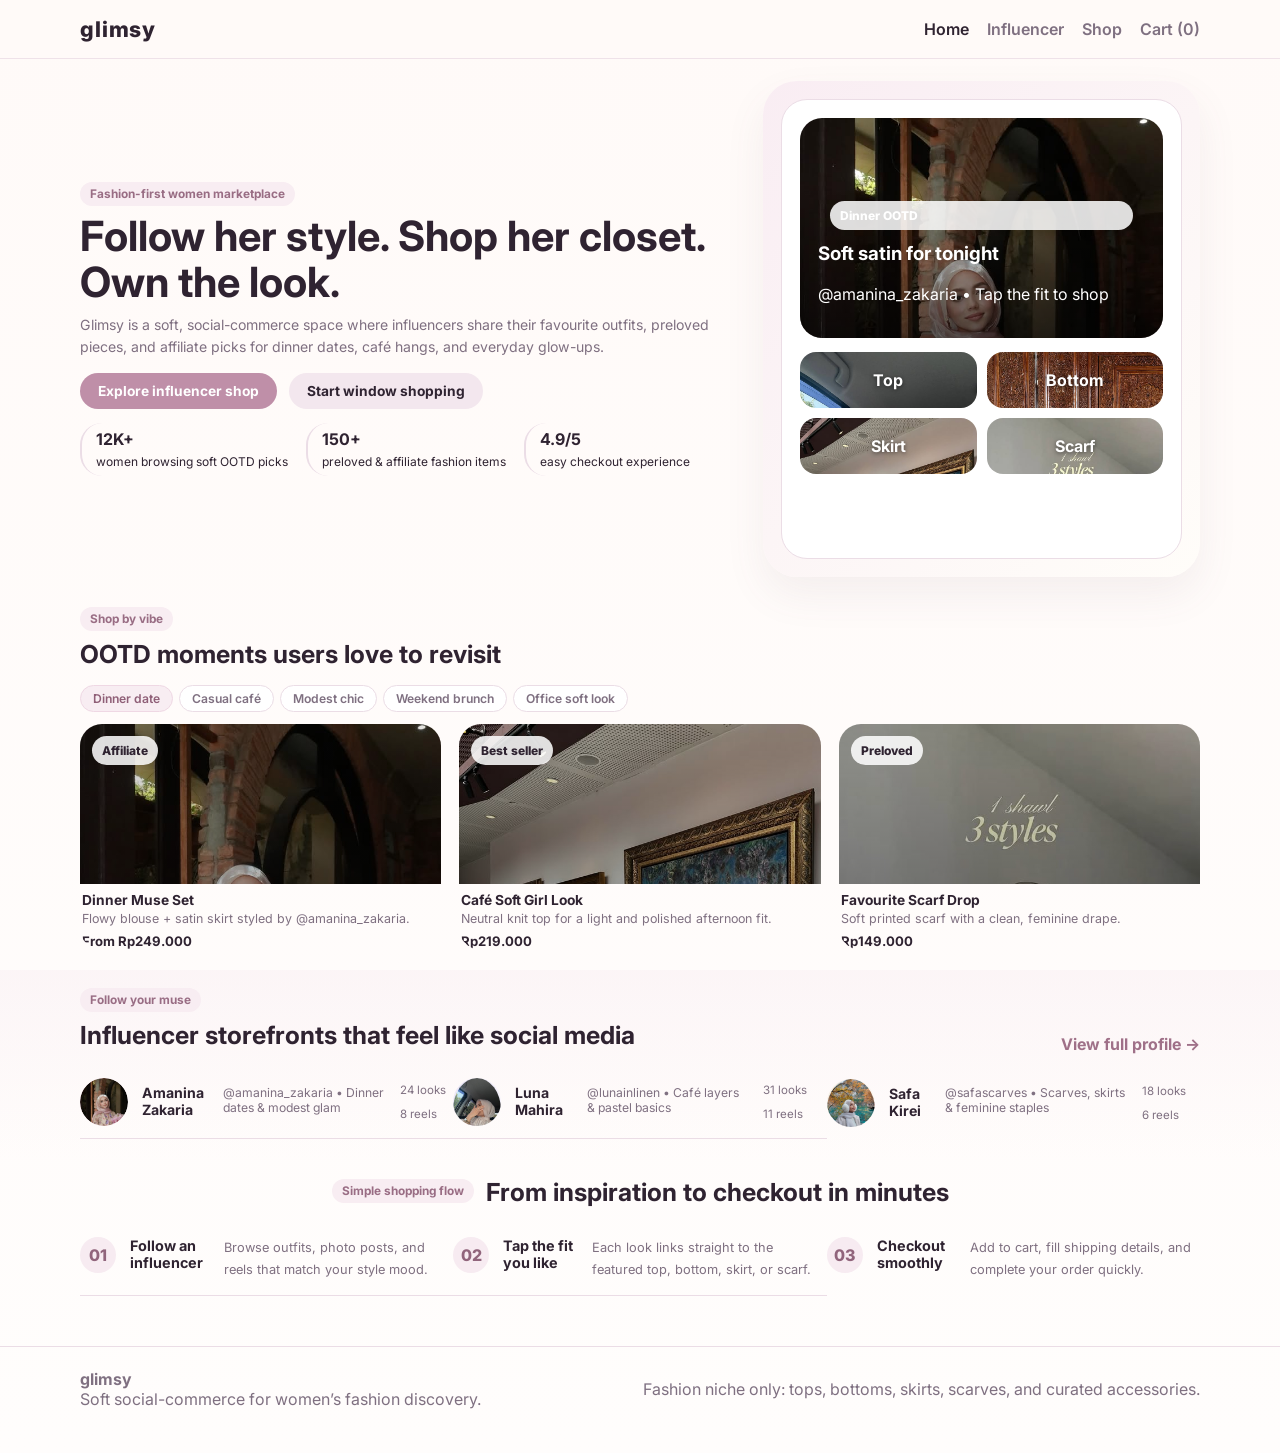
==== commit c0428249: "Home page: add real photos to feed cards, creator avatars, and phone mockup" ====
--- a/index.html
+++ b/index.html
@@ -58,16 +58,16 @@
 
           <div class="phone-mockup">
             <div class="phone-screen">
-              <div class="mini-story-card blush-gradient">
-                <span class="badge">Dinner OOTD</span>
-                <h3>Soft satin for tonight</h3>
-                <p>@amanina_zakaria • Tap the fit to shop</p>
-              </div>
-              <div class="mini-grid">
-                <div class="mini-tile">Top</div>
-                <div class="mini-tile">Bottom</div>
-                <div class="mini-tile">Skirt</div>
-                <div class="mini-tile">Scarf</div>
+            <div class="mini-story-card" style="background-image:url('img/ig1.jpg')">
+              <span class="badge">Dinner OOTD</span>
+              <h3>Soft satin for tonight</h3>
+              <p>@amanina_zakaria • Tap the fit to shop</p>
+            </div>
+            <div class="mini-grid">
+              <div class="mini-tile" style="background-image:url('img/ig5.jpg')">Top</div>
+              <div class="mini-tile" style="background-image:url('img/ig2.jpg')">Bottom</div>
+              <div class="mini-tile" style="background-image:url('img/ig6.jpg')">Skirt</div>
+              <div class="mini-tile" style="background-image:url('img/reel1.jpg')">Scarf</div>
               </div>
             </div>
           </div>
@@ -92,7 +92,7 @@
 
           <div class="card-grid three-col">
             <a class="feed-card" href="product.html?id=dinner-date-blouse">
-              <div class="visual rose-gradient">
+              <div class="visual feed-photo" style="background-image:url('img/ig1.jpg')">
                 <span class="badge">Affiliate</span>
               </div>
               <div class="card-copy">
@@ -102,7 +102,7 @@
               </div>
             </a>
             <a class="feed-card" href="product.html?id=cafe-knit-top">
-              <div class="visual cream-gradient">
+              <div class="visual feed-photo" style="background-image:url('img/ig6.jpg')">
                 <span class="badge">Best seller</span>
               </div>
               <div class="card-copy">
@@ -112,7 +112,7 @@
               </div>
             </a>
             <a class="feed-card" href="product.html?id=printed-hijab-scarf">
-              <div class="visual mauve-gradient">
+              <div class="visual feed-photo" style="background-image:url('img/reel1.jpg')">
                 <span class="badge">Preloved</span>
               </div>
               <div class="card-copy">
@@ -137,19 +137,19 @@
 
           <div class="card-grid three-col creator-list">
             <article class="creator-card">
-              <div class="creator-avatar">NA</div>
+              <div class="creator-avatar"><img src="img/avatar.jpg" alt="Amanina Zakaria"></div>
               <h3>Amanina Zakaria</h3>
               <p>@amanina_zakaria • Dinner dates & modest glam</p>
               <div class="meta-row"><span>24 looks</span><span>8 reels</span></div>
             </article>
             <article class="creator-card">
-              <div class="creator-avatar alt">LM</div>
+              <div class="creator-avatar alt"><img src="img/ig5.jpg" alt="Luna Mahira"></div>
               <h3>Luna Mahira</h3>
               <p>@lunainlinen • Café layers & pastel basics</p>
               <div class="meta-row"><span>31 looks</span><span>11 reels</span></div>
             </article>
             <article class="creator-card">
-              <div class="creator-avatar soft">SF</div>
+              <div class="creator-avatar soft"><img src="img/look_extra2.jpg" alt="Safa Kirei"></div>
               <h3>Safa Kirei</h3>
               <p>@safascarves • Scarves, skirts & feminine staples</p>
               <div class="meta-row"><span>18 looks</span><span>6 reels</span></div>
--- a/styles.css
+++ b/styles.css
@@ -3935,6 +3935,23 @@
   border-radius: 0;
   border: none;
   min-height: 160px;
+  overflow: hidden;
+}
+body[data-page="home"] .feed-card .visual.feed-photo {
+  background-size: cover;
+  background-position: center top;
+  position: relative;
+}
+body[data-page="home"] .feed-card .visual.feed-photo::after {
+  content: '';
+  position: absolute;
+  inset: 0;
+  background: linear-gradient(180deg, rgba(0,0,0,0.1) 0%, rgba(0,0,0,0.3) 100%);
+  pointer-events: none;
+}
+body[data-page="home"] .feed-card .visual.feed-photo .badge {
+  position: relative;
+  z-index: 1;
 }
 body[data-page="home"] .card-copy {
   padding: 8px 2px 0;
@@ -3975,6 +3992,14 @@
   width: 48px;
   height: 48px;
   font-size: 0.9rem;
+  overflow: hidden;
+}
+body[data-page="home"] .creator-avatar img {
+  width: 100%;
+  height: 100%;
+  object-fit: cover;
+  border-radius: 50%;
+  display: block;
 }
 body[data-page="home"] .creator-card h3 {
   font-size: 0.88rem;
@@ -4036,6 +4061,33 @@
   font-size: 0.76rem;
 }
 
+/* Phone mockup: photo story card + tiles */
+body[data-page="home"] .mini-story-card {
+  background-size: cover;
+  background-position: center top;
+  position: relative;
+  color: #fff;
+}
+body[data-page="home"] .mini-story-card::before {
+  content: '';
+  position: absolute;
+  inset: 0;
+  background: linear-gradient(180deg, transparent 30%, rgba(0,0,0,0.6) 100%);
+  border-radius: inherit;
+  pointer-events: none;
+}
+body[data-page="home"] .mini-story-card > * {
+  position: relative;
+  z-index: 1;
+}
+body[data-page="home"] .mini-tile {
+  background-size: cover;
+  background-position: center top;
+  color: #fff;
+  text-shadow: 0 1px 4px rgba(0,0,0,0.55);
+  border: none;
+}
+
 /* Phone mockup: hide below 768px */
 @media (max-width: 768px) {
   body[data-page="home"] .phone-mockup {
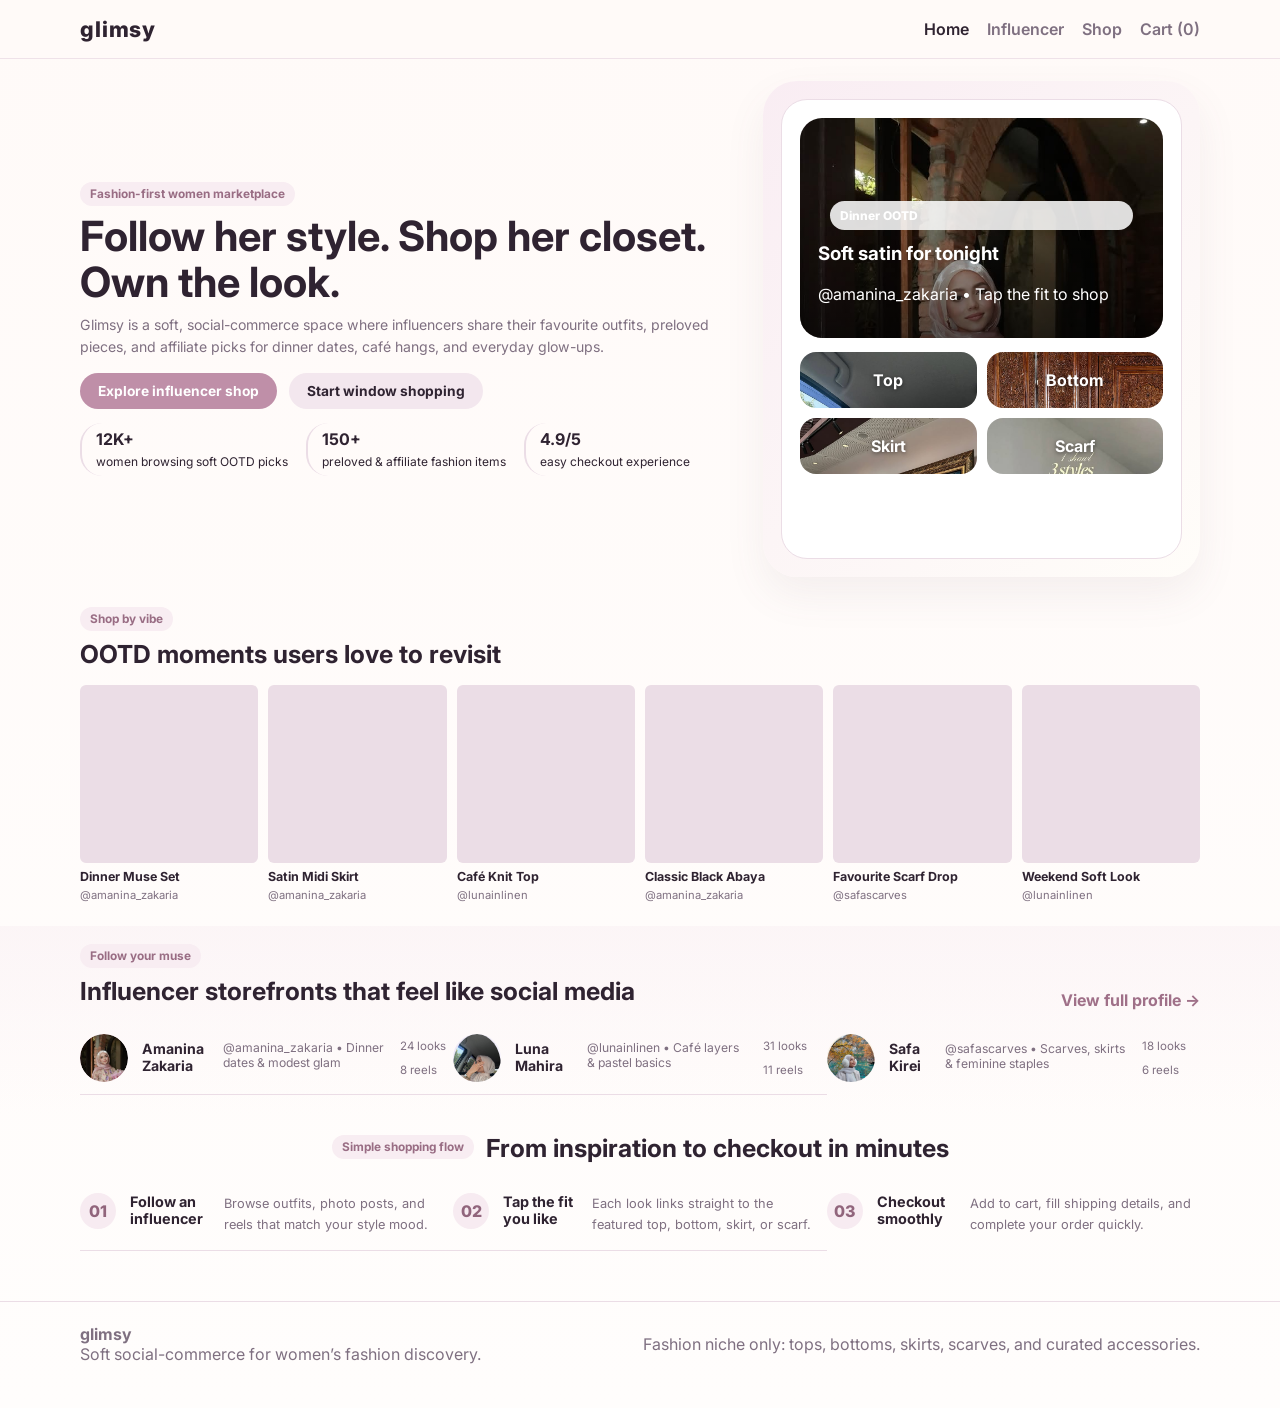
==== commit fb745e9f: "Home: OOTD section — 6 square scroll videos from influencer profile style" ====
--- a/index.html
+++ b/index.html
@@ -82,44 +82,48 @@
               <h2>OOTD moments users love to revisit</h2>
             </div>
           </div>
-          <div class="chip-row">
-            <span class="chip active">Dinner date</span>
-            <span class="chip">Casual café</span>
-            <span class="chip">Modest chic</span>
-            <span class="chip">Weekend brunch</span>
-            <span class="chip">Office soft look</span>
-          </div>
-
-          <div class="card-grid three-col">
-            <a class="feed-card" href="product.html?id=dinner-date-blouse">
-              <div class="visual feed-photo" style="background-image:url('img/ig1.jpg')">
-                <span class="badge">Affiliate</span>
-              </div>
-              <div class="card-copy">
-                <h3>Dinner Muse Set</h3>
-                <p>Flowy blouse + satin skirt styled by @amanina_zakaria.</p>
-                <strong>From Rp249.000</strong>
-              </div>
-            </a>
-            <a class="feed-card" href="product.html?id=cafe-knit-top">
-              <div class="visual feed-photo" style="background-image:url('img/ig6.jpg')">
-                <span class="badge">Best seller</span>
-              </div>
-              <div class="card-copy">
-                <h3>Café Soft Girl Look</h3>
-                <p>Neutral knit top for a light and polished afternoon fit.</p>
-                <strong>Rp219.000</strong>
-              </div>
-            </a>
-            <a class="feed-card" href="product.html?id=printed-hijab-scarf">
-              <div class="visual feed-photo" style="background-image:url('img/reel1.jpg')">
-                <span class="badge">Preloved</span>
-              </div>
-              <div class="card-copy">
-                <h3>Favourite Scarf Drop</h3>
-                <p>Soft printed scarf with a clean, feminine drape.</p>
-                <strong>Rp149.000</strong>
-              </div>
+          <div class="ootd-scroll-row">
+            <a class="ootd-reel" href="product.html?id=dinner-date-blouse">
+              <div class="ootd-thumb">
+                <video src="img/reel1.mp4" autoplay muted loop playsinline></video>
+              </div>
+              <p class="ootd-title">Dinner Muse Set</p>
+              <span class="ootd-user">@amanina_zakaria</span>
+            </a>
+            <a class="ootd-reel" href="product.html?id=satin-midi-skirt">
+              <div class="ootd-thumb">
+                <video src="img/reel2.mp4" autoplay muted loop playsinline></video>
+              </div>
+              <p class="ootd-title">Satin Midi Skirt</p>
+              <span class="ootd-user">@amanina_zakaria</span>
+            </a>
+            <a class="ootd-reel" href="product.html?id=cafe-knit-top">
+              <div class="ootd-thumb">
+                <video src="img/reel3.mp4" autoplay muted loop playsinline></video>
+              </div>
+              <p class="ootd-title">Café Knit Top</p>
+              <span class="ootd-user">@lunainlinen</span>
+            </a>
+            <a class="ootd-reel" href="product.html?id=classic-black-abaya">
+              <div class="ootd-thumb">
+                <video src="img/reel1.mp4" autoplay muted loop playsinline style="object-position:center 20%"></video>
+              </div>
+              <p class="ootd-title">Classic Black Abaya</p>
+              <span class="ootd-user">@amanina_zakaria</span>
+            </a>
+            <a class="ootd-reel" href="product.html?id=printed-hijab-scarf">
+              <div class="ootd-thumb">
+                <video src="img/reel2.mp4" autoplay muted loop playsinline></video>
+              </div>
+              <p class="ootd-title">Favourite Scarf Drop</p>
+              <span class="ootd-user">@safascarves</span>
+            </a>
+            <a class="ootd-reel" href="product.html?id=cafe-knit-top">
+              <div class="ootd-thumb">
+                <video src="img/reel3.mp4" autoplay muted loop playsinline></video>
+              </div>
+              <p class="ootd-title">Weekend Soft Look</p>
+              <span class="ootd-user">@lunainlinen</span>
             </a>
           </div>
         </div>
--- a/styles.css
+++ b/styles.css
@@ -3925,11 +3925,60 @@
   margin-bottom: 4px;
 }
 
-/* Feed cards: flat, no box — like shop product cards */
+/* Feed cards: flat, no box — kept for other uses */
 body[data-page="home"] .feed-card {
   background: none;
   border: none;
   box-shadow: none;
+}
+
+/* OOTD video scroll row */
+body[data-page="home"] .ootd-scroll-row {
+  display: flex;
+  gap: 10px;
+  overflow-x: auto;
+  scrollbar-width: none;
+  padding-bottom: 4px;
+  -webkit-overflow-scrolling: touch;
+}
+body[data-page="home"] .ootd-scroll-row::-webkit-scrollbar {
+  display: none;
+}
+body[data-page="home"] .ootd-reel {
+  flex: 0 0 calc((100% - 50px) / 6);
+  min-width: 130px;
+  text-decoration: none;
+  color: inherit;
+  display: block;
+}
+body[data-page="home"] .ootd-thumb {
+  aspect-ratio: 1 / 1;
+  overflow: hidden;
+  position: relative;
+  border-radius: 6px;
+  background: var(--line);
+}
+body[data-page="home"] .ootd-thumb video {
+  position: absolute;
+  inset: 0;
+  width: 100%;
+  height: 100%;
+  object-fit: cover;
+  display: block;
+}
+body[data-page="home"] .ootd-title {
+  font-size: 0.78rem;
+  font-weight: 700;
+  margin: 6px 0 2px;
+  line-height: 1.3;
+  white-space: nowrap;
+  overflow: hidden;
+  text-overflow: ellipsis;
+}
+body[data-page="home"] .ootd-user {
+  font-size: 0.7rem;
+  color: var(--muted);
+  display: block;
 }
 body[data-page="home"] .feed-card .visual {
   border-radius: 0;
